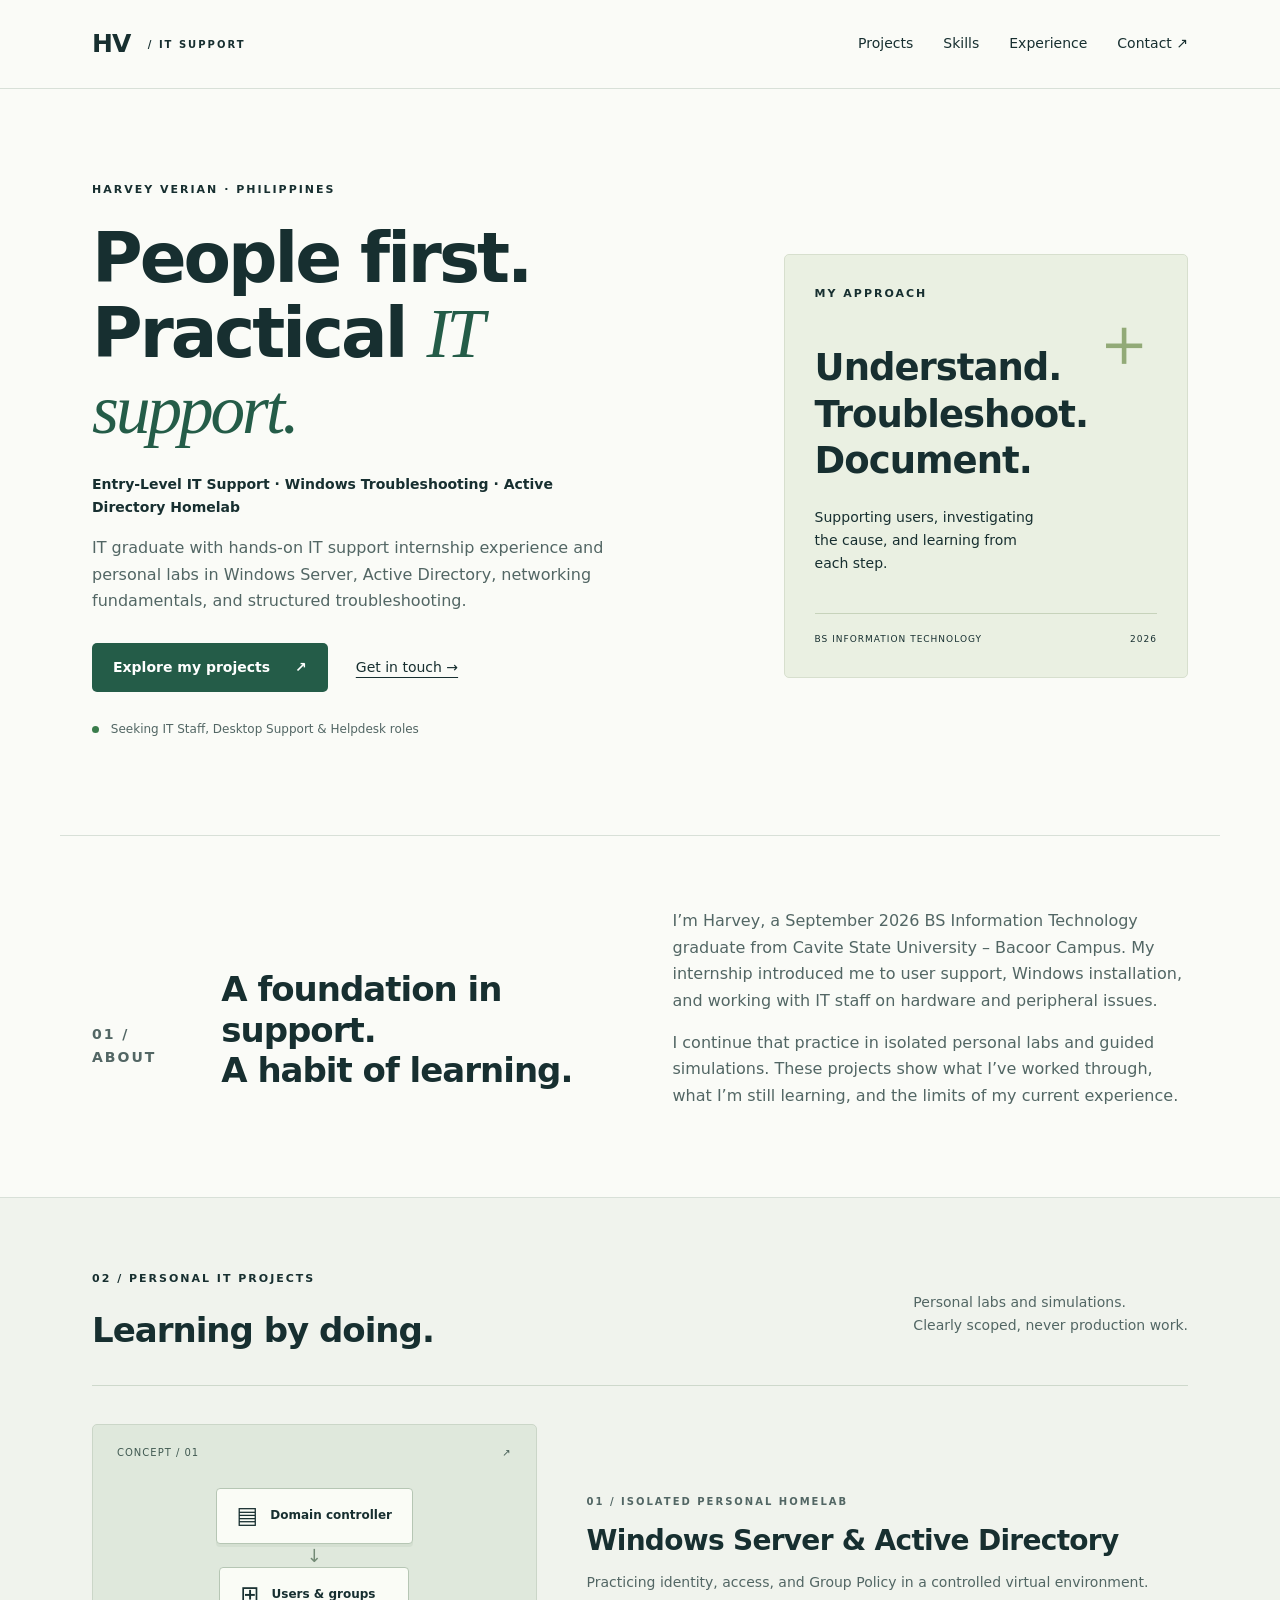
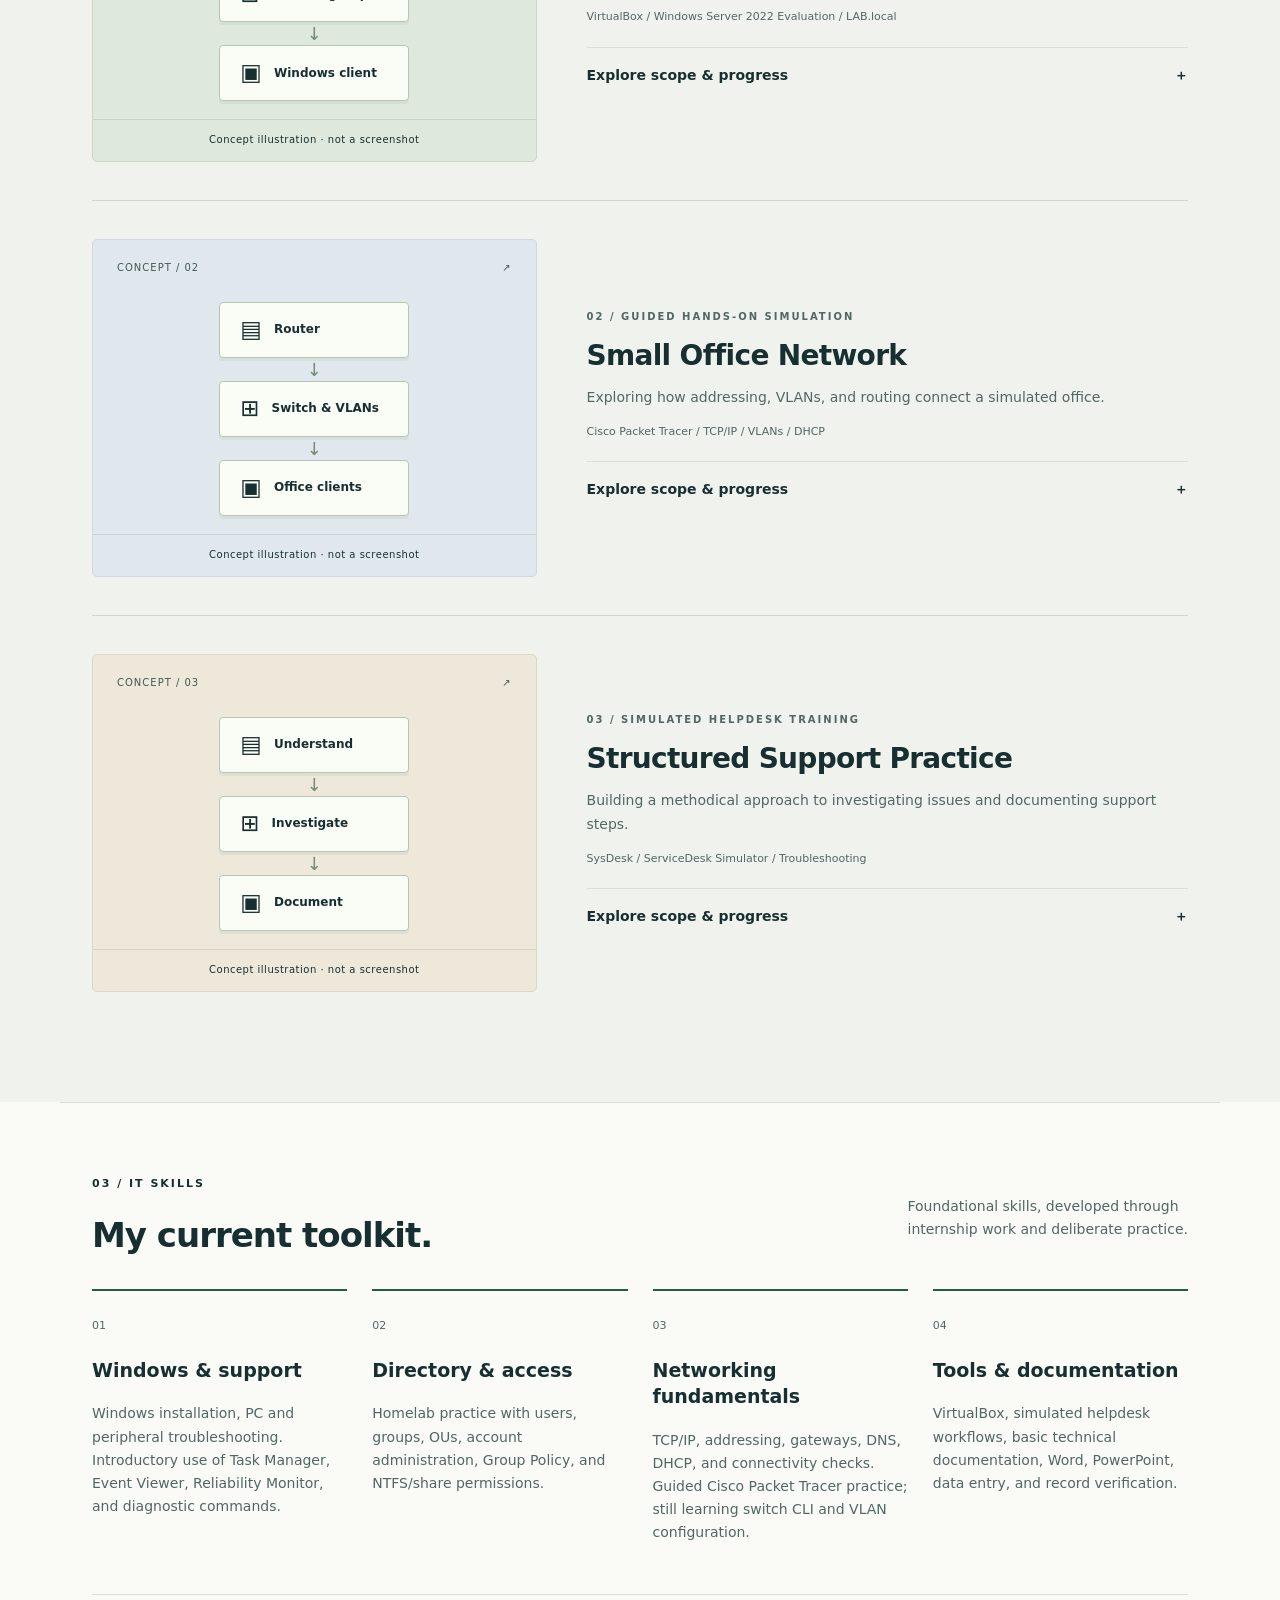
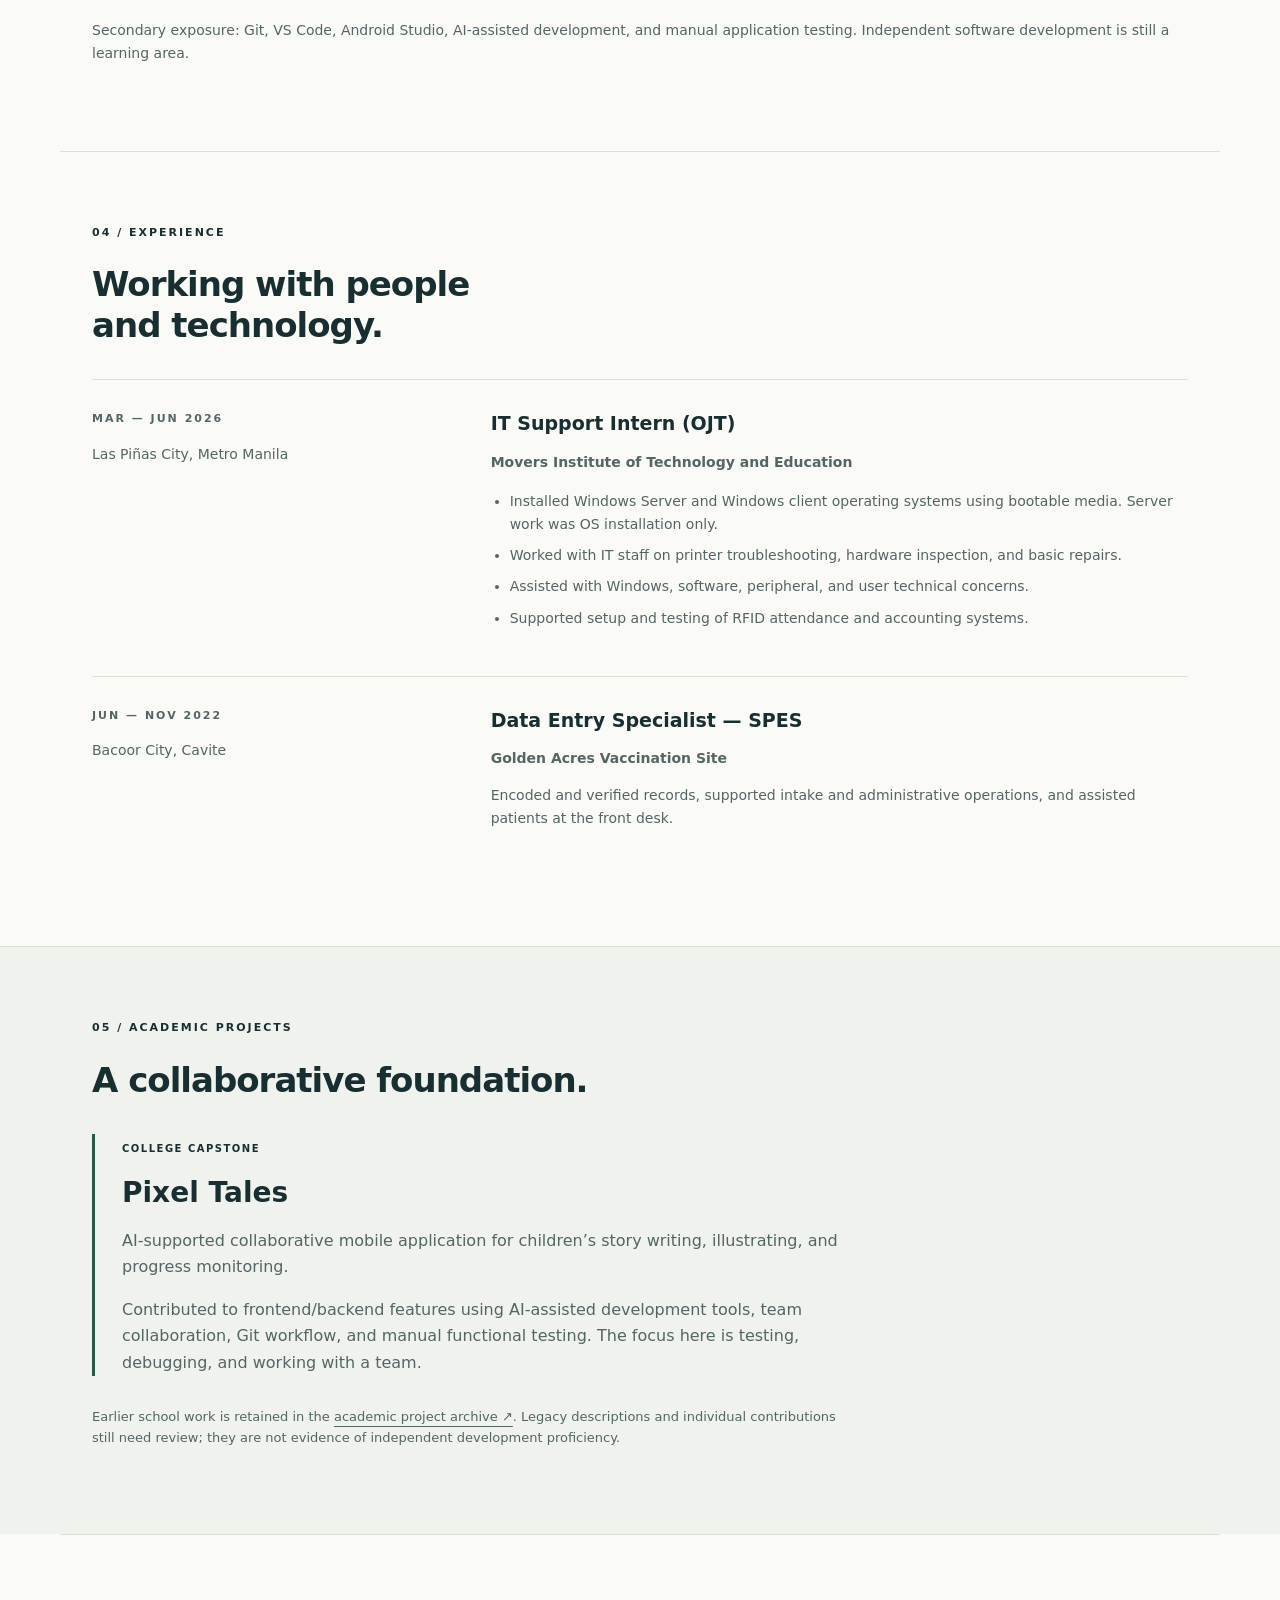
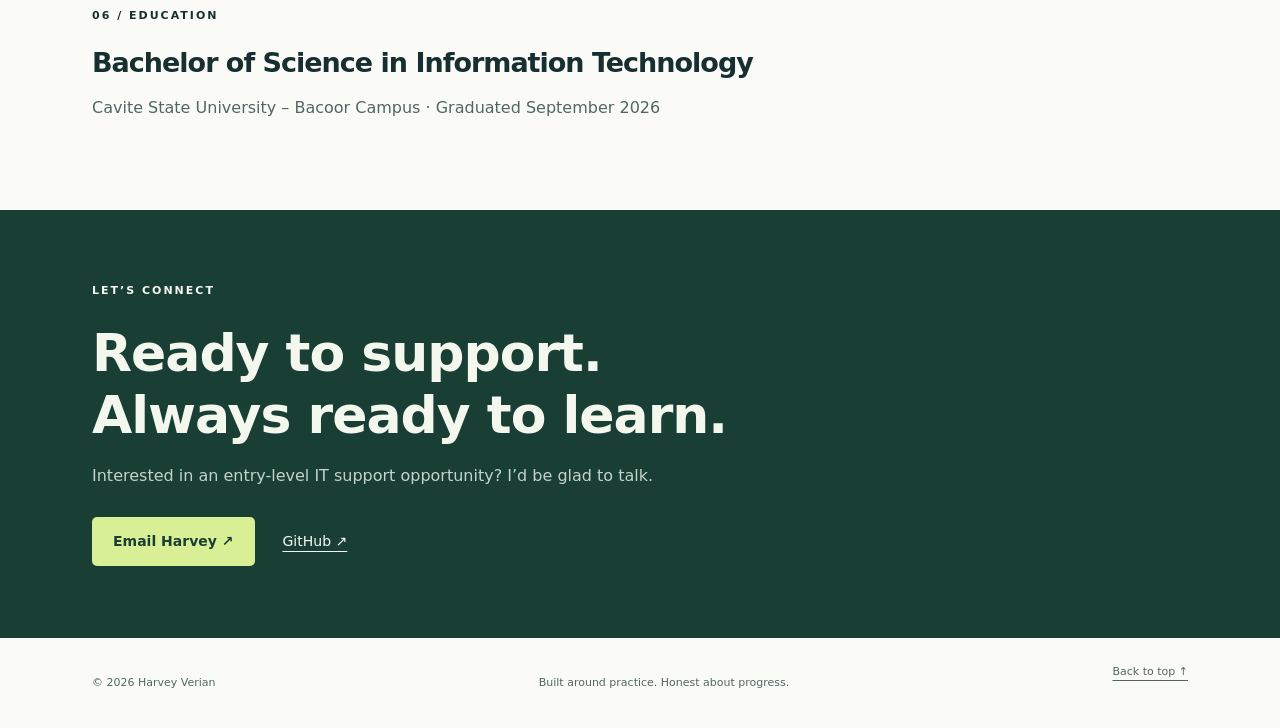
==== index.html @ 1474bfea "Revamp portfolio for entry-level IT support" ====
<!doctype html>
<html lang="en"><head><meta charset="utf-8"><meta name="viewport" content="width=device-width, initial-scale=1"><meta name="description" content="Harvey Verian — entry-level IT support, Windows troubleshooting, and personal Active Directory labs."><title>Harvey Verian | IT Support Portfolio</title><link rel="stylesheet" href="portfolio.css"><script src="portfolio.js" defer></script></head>
<body><a class="skip" href="#main">Skip to content</a><header><nav class="wrap" aria-label="Main navigation"><a class="brand" href="#home">HV<span> / IT SUPPORT</span></a><div class="nav-links"><a href="#projects">Projects</a><a href="#skills">Skills</a><a href="#experience">Experience</a><a href="#contact">Contact ↗</a></div></nav></header>
<main id="main"><section class="hero wrap" id="home"><div><p class="eyebrow">HARVEY VERIAN · PHILIPPINES</p><h1>People first.<br>Practical <em>IT support.</em></h1><p class="headline">Entry-Level IT Support · Windows Troubleshooting · Active Directory Homelab</p><p class="intro">IT graduate with hands-on IT support internship experience and personal labs in Windows Server, Active Directory, networking fundamentals, and structured troubleshooting.</p><div class="actions"><a class="button" href="#projects">Explore my projects <span>↗</span></a><a class="text-link" href="#contact">Get in touch →</a></div><p class="availability"><span></span> Seeking IT Staff, Desktop Support & Helpdesk roles</p></div><aside class="hero-note"><p class="eyebrow">MY APPROACH</p><div class="approach-mark" aria-hidden="true">＋</div><h2>Understand.<br>Troubleshoot.<br>Document.</h2><p>Supporting users, investigating the cause, and learning from each step.</p><div class="note-footer">BS INFORMATION TECHNOLOGY <span>2026</span></div></aside></section>
<section class="section wrap" id="about"><div class="section-heading"><p class="eyebrow">01 / ABOUT</p><h2>A foundation in support.<br>A habit of learning.</h2></div><div class="about-copy"><p>I’m Harvey, a September 2026 BS Information Technology graduate from Cavite State University – Bacoor Campus. My internship introduced me to user support, Windows installation, and working with IT staff on hardware and peripheral issues.</p><p>I continue that practice in isolated personal labs and guided simulations. These projects show what I’ve worked through, what I’m still learning, and the limits of my current experience.</p></div></section>
<section class="section tinted" id="projects"><div class="wrap"><div class="section-heading"><div><p class="eyebrow">02 / PERSONAL IT PROJECTS</p><h2>Learning by doing.</h2></div><p>Personal labs and simulations.<br>Clearly scoped, never production work.</p></div><div id="project-list"></div><noscript><p>JavaScript displays the project write-ups. These cover an isolated Active Directory homelab, a guided Packet Tracer network simulation, and simulated helpdesk training. No screenshots are required.</p></noscript></div></section>
<section class="section wrap" id="skills"><div class="section-heading"><div><p class="eyebrow">03 / IT SKILLS</p><h2>My current toolkit.</h2></div><p>Foundational skills, developed through<br>internship work and deliberate practice.</p></div><div class="skill-grid"><article><span class="skill-number">01</span><h3>Windows & support</h3><p>Windows installation, PC and peripheral troubleshooting. Introductory use of Task Manager, Event Viewer, Reliability Monitor, and diagnostic commands.</p></article><article><span class="skill-number">02</span><h3>Directory & access</h3><p>Homelab practice with users, groups, OUs, account administration, Group Policy, and NTFS/share permissions.</p></article><article><span class="skill-number">03</span><h3>Networking fundamentals</h3><p>TCP/IP, addressing, gateways, DNS, DHCP, and connectivity checks. Guided Cisco Packet Tracer practice; still learning switch CLI and VLAN configuration.</p></article><article><span class="skill-number">04</span><h3>Tools & documentation</h3><p>VirtualBox, simulated helpdesk workflows, basic technical documentation, Word, PowerPoint, data entry, and record verification.</p></article></div><p class="secondary">Secondary exposure: Git, VS Code, Android Studio, AI-assisted development, and manual application testing. Independent software development is still a learning area.</p></section>
<section class="section wrap" id="experience"><div class="section-heading"><div><p class="eyebrow">04 / EXPERIENCE</p><h2>Working with people<br>and technology.</h2></div></div><article class="experience"><div><p class="eyebrow">MAR — JUN 2026</p><p>Las Piñas City, Metro Manila</p></div><div><h3>IT Support Intern (OJT)</h3><p class="organization">Movers Institute of Technology and Education</p><ul><li>Installed Windows Server and Windows client operating systems using bootable media. Server work was OS installation only.</li><li>Worked with IT staff on printer troubleshooting, hardware inspection, and basic repairs.</li><li>Assisted with Windows, software, peripheral, and user technical concerns.</li><li>Supported setup and testing of RFID attendance and accounting systems.</li></ul></div></article><article class="experience"><div><p class="eyebrow">JUN — NOV 2022</p><p>Bacoor City, Cavite</p></div><div><h3>Data Entry Specialist — SPES</h3><p class="organization">Golden Acres Vaccination Site</p><p>Encoded and verified records, supported intake and administrative operations, and assisted patients at the front desk.</p></div></article></section>
<section class="section tinted" id="academic"><div class="wrap"><div class="section-heading"><div><p class="eyebrow">05 / ACADEMIC PROJECTS</p><h2>A collaborative foundation.</h2></div></div><article class="academic"><span class="tag">COLLEGE CAPSTONE</span><h3>Pixel Tales</h3><p>AI-supported collaborative mobile application for children’s story writing, illustrating, and progress monitoring.</p><p>Contributed to frontend/backend features using AI-assisted development tools, team collaboration, Git workflow, and manual functional testing. The focus here is testing, debugging, and working with a team.</p></article><p class="archive-note">Earlier school work is retained in the <a href="projects-gallery.html">academic project archive ↗</a>. Legacy descriptions and individual contributions still need review; they are not evidence of independent development proficiency.</p></div></section>
<section class="section wrap education"><p class="eyebrow">06 / EDUCATION</p><h2>Bachelor of Science in Information Technology</h2><p>Cavite State University – Bacoor Campus · Graduated September 2026</p></section>
<section class="contact" id="contact"><div class="wrap"><p class="eyebrow">LET’S CONNECT</p><h2>Ready to support.<br>Always ready to learn.</h2><p>Interested in an entry-level IT support opportunity? I’d be glad to talk.</p><div class="actions"><a class="button" href="mailto:harvzz454@gmail.com">Email Harvey ↗</a><a class="text-link" href="https://github.com/VRhz07">GitHub ↗</a></div></div></section></main><footer class="wrap"><p>© 2026 Harvey Verian</p><p>Built around practice. Honest about progress.</p><a href="#home">Back to top ↑</a></footer></body></html>
---- portfolio.css ----
:root{--ink:#172f30;--muted:#526664;--paper:#fafbf7;--line:#d8e0d8;--green:#245c48;--lime:#d9ef96}*{box-sizing:border-box}html{scroll-behavior:smooth;scroll-padding-top:90px}body{margin:0;background:var(--paper);color:var(--ink);font:16px/1.65 system-ui,-apple-system,BlinkMacSystemFont,"Segoe UI",sans-serif}a{color:inherit;text-underline-offset:5px}a:hover{color:var(--green)}:focus-visible{outline:3px solid #ad6917;outline-offset:5px}.wrap{max-width:1160px;margin:auto;padding-inline:32px}header{border-bottom:1px solid var(--line);background:var(--paper)}nav{min-height:88px;display:flex;align-items:center;justify-content:space-between;gap:24px}.brand{font-size:25px;font-weight:800;text-decoration:none;letter-spacing:-1px}.brand span{font-size:10px;letter-spacing:2px;margin-left:12px;vertical-align:middle}.nav-links{display:flex;gap:30px;font-size:14px}.nav-links a{text-decoration:none}.hero{display:grid;grid-template-columns:1.5fr 1fr;gap:85px;padding-block:92px 84px}.eyebrow{font-size:11px;letter-spacing:2px;font-weight:700;text-transform:uppercase;margin:0 0 22px}h1{font-size:clamp(42px,5.4vw,70px);line-height:1.09;font-weight:600;letter-spacing:-3px;margin:0 0 26px}h1 em{font-family:Georgia,serif;font-weight:400;color:var(--green)}.headline{font-size:14px;font-weight:650;max-width:500px}.intro{color:var(--muted);max-width:550px}.actions{display:flex;align-items:center;gap:28px;flex-wrap:wrap;margin-top:28px}.button{display:inline-flex;gap:25px;background:var(--green);color:white;text-decoration:none;padding:13px 21px;border-radius:5px;font-size:14px;font-weight:600}.button:hover{background:#163f30;color:white}.text-link{font-size:14px}.availability{font-size:12px;color:var(--muted);margin-top:28px}.availability span{display:inline-block;background:#397c4b;width:7px;height:7px;border-radius:50%;margin-right:8px}.hero-note{align-self:center;background:#eaf0e2;border:1px solid #d7dfce;border-radius:5px;padding:30px;position:relative}.hero-note h2{font-size:37px;line-height:1.25;letter-spacing:-1px;margin:42px 0 22px}.hero-note>p:not(.eyebrow){font-size:14px;max-width:240px}.approach-mark{position:absolute;right:28px;top:52px;font-size:70px;line-height:1;color:#92aa77;font-weight:200}.note-footer{font-size:9px;letter-spacing:1px;border-top:1px solid #c7d3bb;margin-top:38px;padding-top:18px;display:flex;justify-content:space-between}.section{padding-block:72px;border-top:1px solid var(--line)}.section-heading{display:flex;justify-content:space-between;gap:35px;align-items:end;margin-bottom:34px}.section-heading h2,h2{font-size:34px;line-height:1.2;letter-spacing:-1px;font-weight:550;margin:0}.section-heading>p{font-size:14px;color:var(--muted)}#about{display:grid;grid-template-columns:1fr 1fr;gap:65px}.about-copy p{margin:0 0 16px;color:var(--muted)}.tinted{background:#f0f3ed}.project{display:grid;grid-template-columns:0.85fr 1.15fr;gap:50px;padding-block:38px;border-top:1px solid #ced8cc}.project-visual{margin:0;min-height:310px;border-radius:5px;background:#dfe8dc;border:1px solid #cbd6c8;display:flex;flex-direction:column;overflow:hidden}.network{background:#e1e8ed;border-color:#cfd9df}.helpdesk{background:#eee8da;border-color:#dfd6c6}.visual-top{display:flex;justify-content:space-between;font-size:10px;letter-spacing:1px;margin:20px 24px;color:#405951}.diagram{display:flex;flex-direction:column;align-items:center;justify-content:center;flex:1;padding:6px 20px 18px}.diagram-node{display:flex;align-items:center;gap:12px;background:#fafcf6;border:1px solid #b6c6b4;box-shadow:0 3px 0 #bccdba55;border-radius:4px;padding:8px 20px;min-width:190px;font-size:12px;font-weight:600}.node-icon{font-size:23px;font-weight:400}.connector{font-size:18px;line-height:23px;color:#738a75}figcaption{padding:12px 20px;font-size:10px;letter-spacing:.5px;border-top:1px solid #82967d40;text-align:center}.project-visual img{display:block;width:100%;height:auto;max-height:420px;object-fit:contain;flex-shrink:0}.project-copy{align-self:center;min-width:0}.project-copy .eyebrow{font-size:10px;margin-bottom:13px}.project-copy h3{font-size:28px;line-height:1.2;letter-spacing:-.7px;margin:0 0 14px}.project-copy p{color:var(--muted);font-size:14px}.project-copy .tools{font-size:11px;border-bottom:1px solid var(--line);padding-bottom:20px}.project-copy details{font-size:14px}.project-copy summary{cursor:pointer;display:flex;align-items:center;justify-content:space-between;font-weight:650;padding:5px 0}.project-copy summary::marker{content:''}.project-copy details[open] summary span{transform:rotate(45deg)}h4{margin:22px 0 8px;font-size:12px;color:var(--green)}ul{padding-left:19px;color:var(--muted)}li{margin:8px 0}.evidence-note{border-left:3px solid #839f77;padding-left:12px}.skill-grid{display:grid;grid-template-columns:repeat(4,1fr);gap:25px}.skill-grid article{border-top:2px solid var(--green);padding-top:20px}.skill-number{font-size:11px;color:var(--muted)}h3{font-size:19px;line-height:1.4}.skill-grid p,.secondary{font-size:14px;color:var(--muted)}.secondary{margin-top:35px;border-top:1px solid var(--line);padding-top:24px}.experience{display:grid;grid-template-columns:1fr 2fr;gap:50px;border-top:1px solid var(--line);padding-block:30px}.experience h3{margin:0}.experience p,.experience li{font-size:14px;color:var(--muted)}.experience .eyebrow{font-size:11px;margin-bottom:0}.organization{font-weight:600}.academic{max-width:760px;border-left:3px solid var(--green);padding:0 0 0 27px}.academic h3{font-size:28px;margin:12px 0}.academic p{color:var(--muted)}.tag{font-size:10px;letter-spacing:1.5px;font-weight:650}.archive-note{font-size:13px;max-width:760px;margin-top:30px;color:var(--muted)}.education h2{font-size:27px}.education p:last-child{color:var(--muted)}.contact{background:#193f34;color:#f4f7ee;padding-block:72px}.contact h2{font-size:clamp(35px,5vw,52px)}.contact p:not(.eyebrow){color:#c4d3c9}.contact .button{background:var(--lime);color:#193f34}.contact a:hover{color:#d9ef96}.contact .button:hover{background:white;color:#193f34}footer{display:flex;justify-content:space-between;gap:20px;padding-block:25px;font-size:11px;color:var(--muted)}.skip{position:absolute;left:20px;top:-100px;background:white;padding:12px;z-index:10}.skip:focus{top:10px}@media(max-width:850px){.hero{gap:30px}.hero-note{padding:24px}.hero-note h2{font-size:30px}.skill-grid{grid-template-columns:1fr 1fr}.project{gap:28px}#about{gap:30px}.brand span{display:none}}@media(max-width:600px){.wrap{padding-inline:22px}nav{min-height:76px;gap:15px}.nav-links{gap:13px;font-size:11px}.brand{font-size:22px}.hero{grid-template-columns:1fr;padding-block:52px;gap:32px}h1{letter-spacing:-2px}.hero-note h2{margin-top:25px}.hero-note{max-width:100%}.section{padding-block:48px}.section-heading{display:block}.section-heading h2,h2{font-size:29px}#about,.project,.experience{grid-template-columns:1fr;gap:20px}.project{padding-block:30px}.project-visual{min-height:300px}.project-copy h3{font-size:25px}.skill-grid{gap:20px}.skill-grid h3{font-size:17px}.skill-grid p{font-size:13px}footer{flex-wrap:wrap}footer p{margin:0}.contact{padding-block:50px}}@media(prefers-reduced-motion:reduce){html{scroll-behavior:auto}}
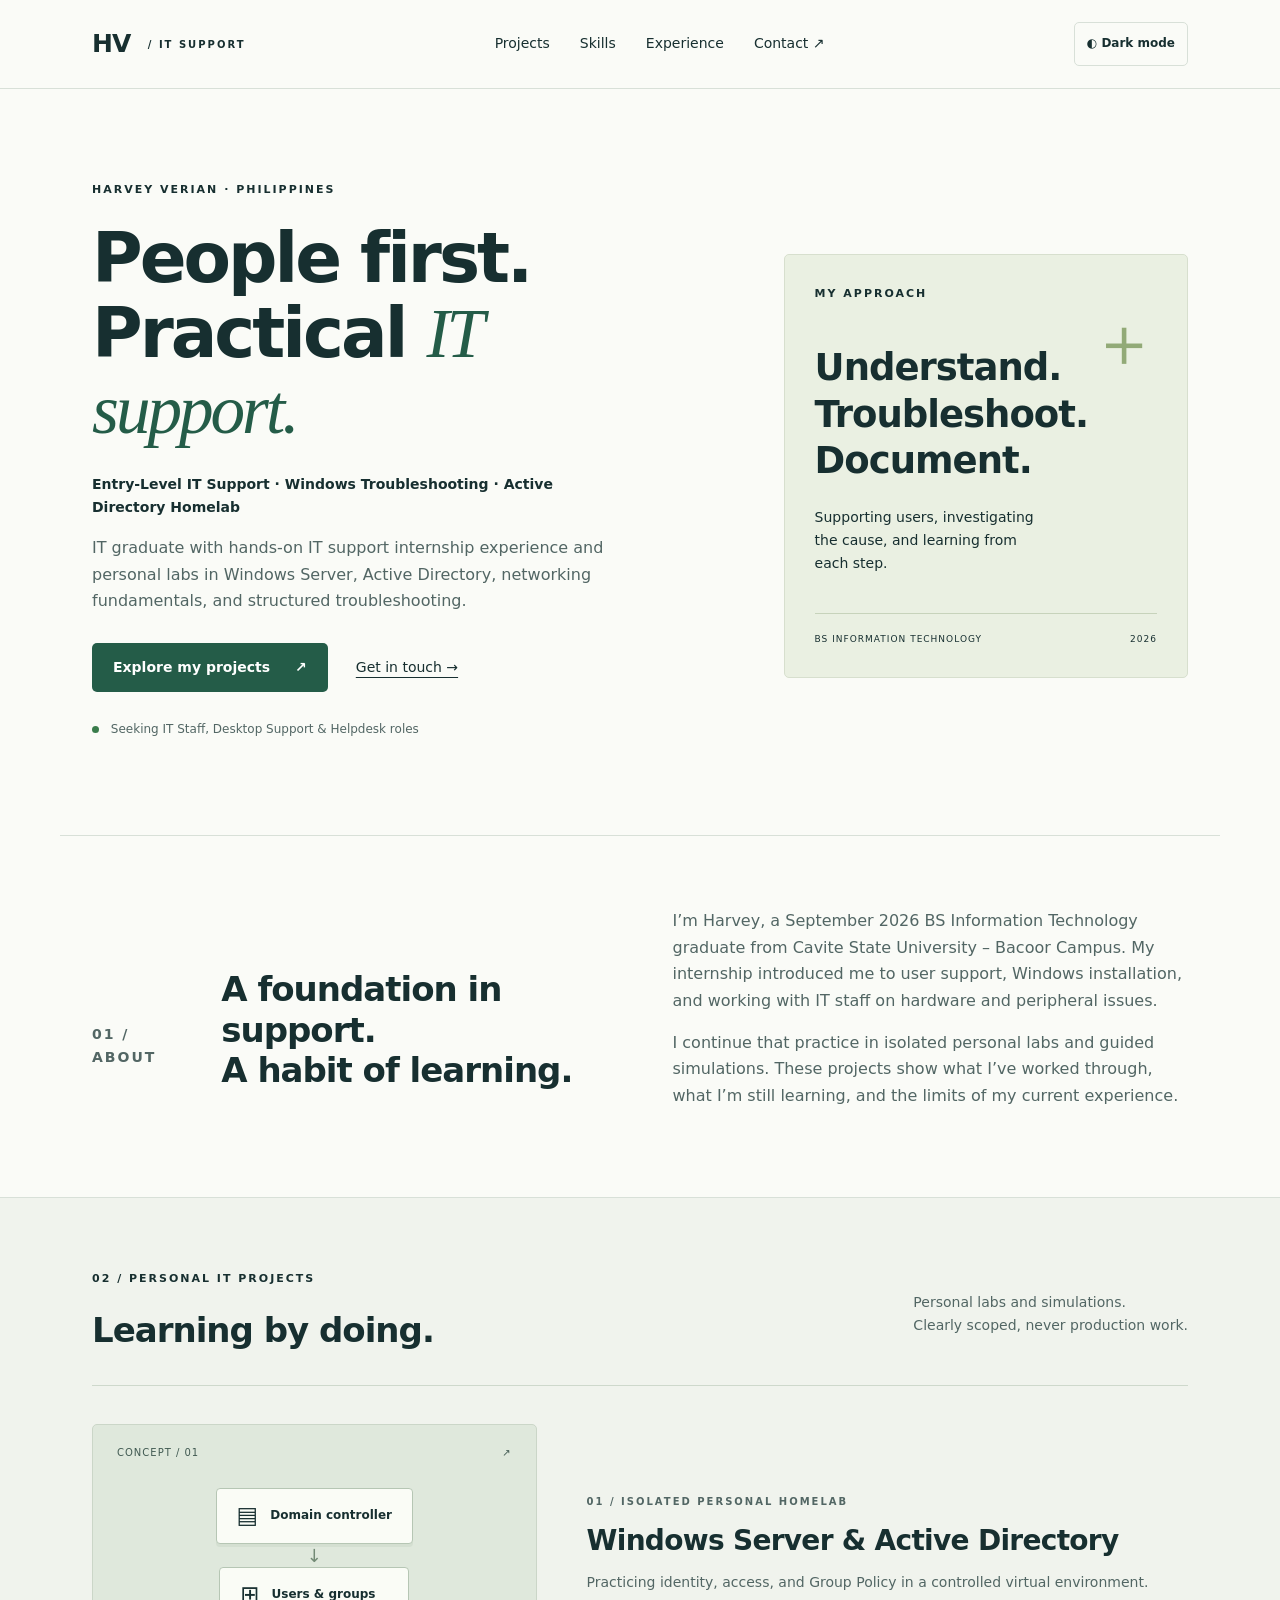
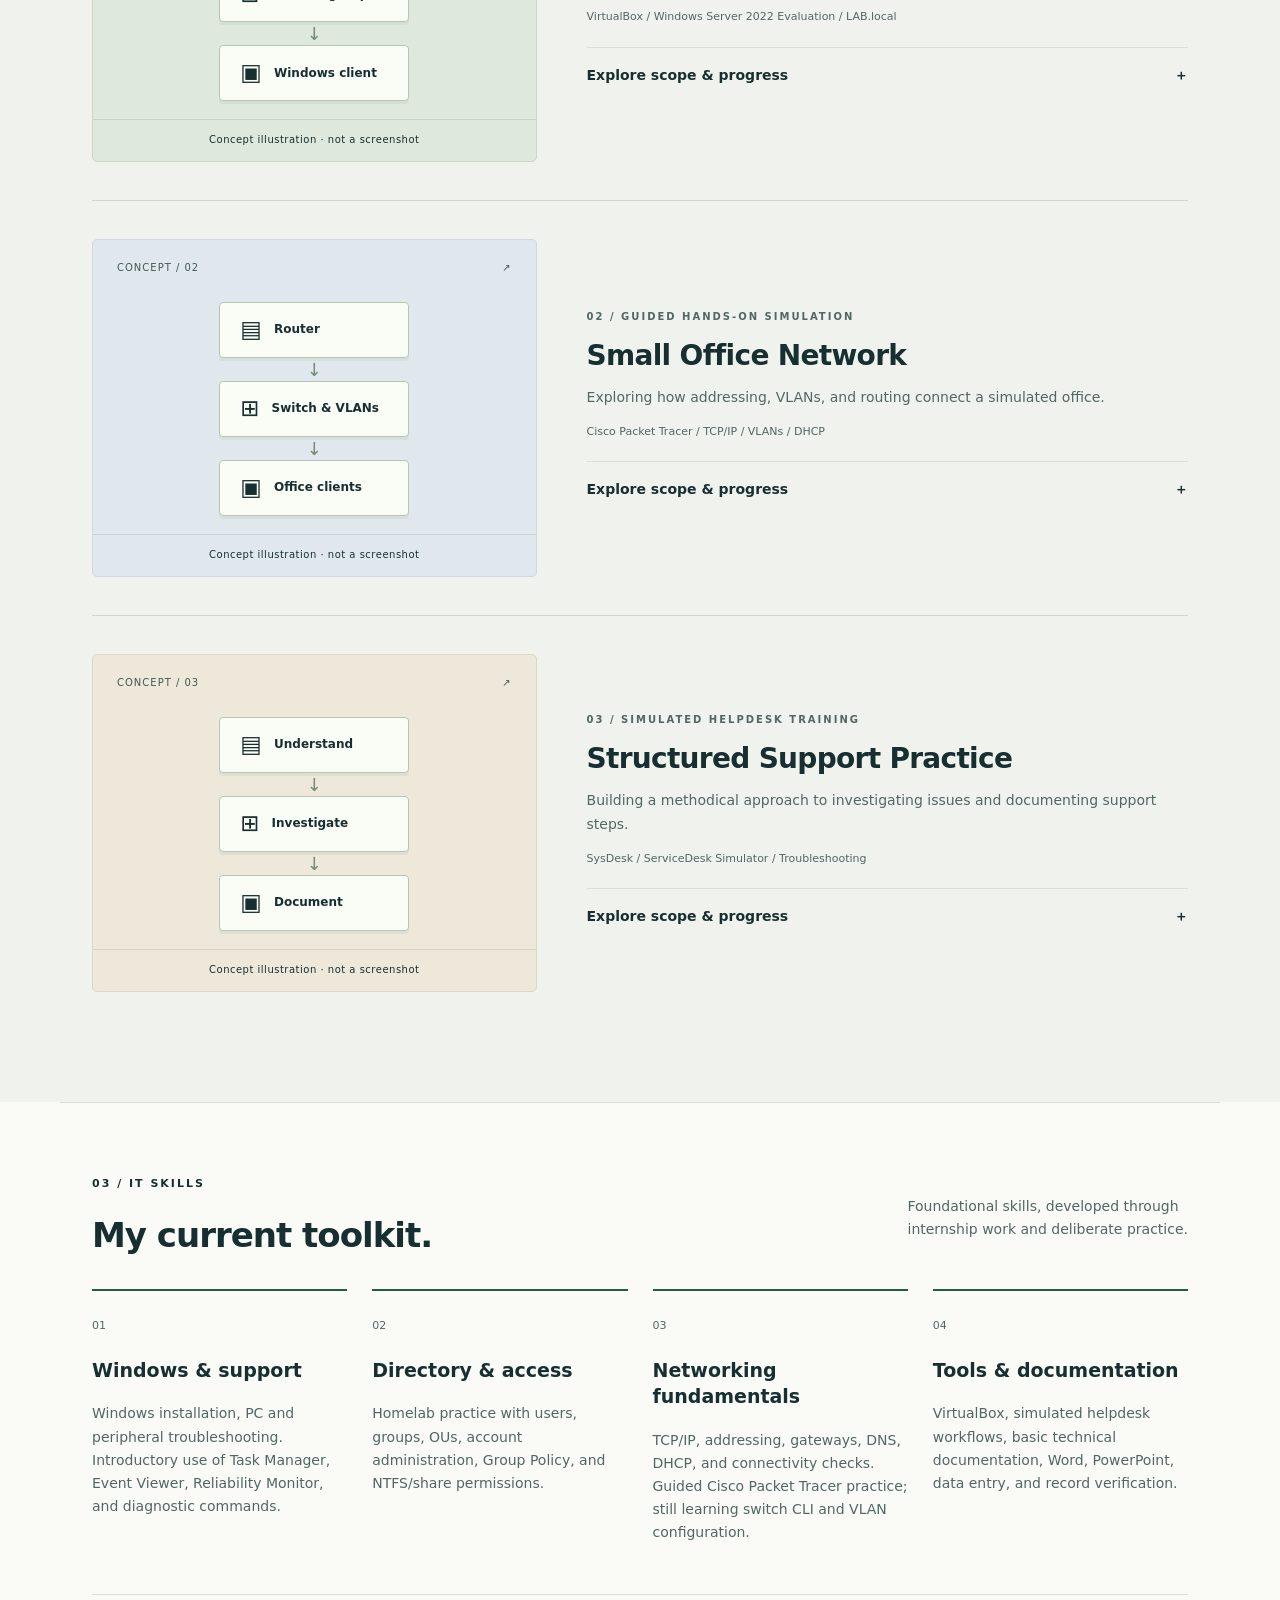
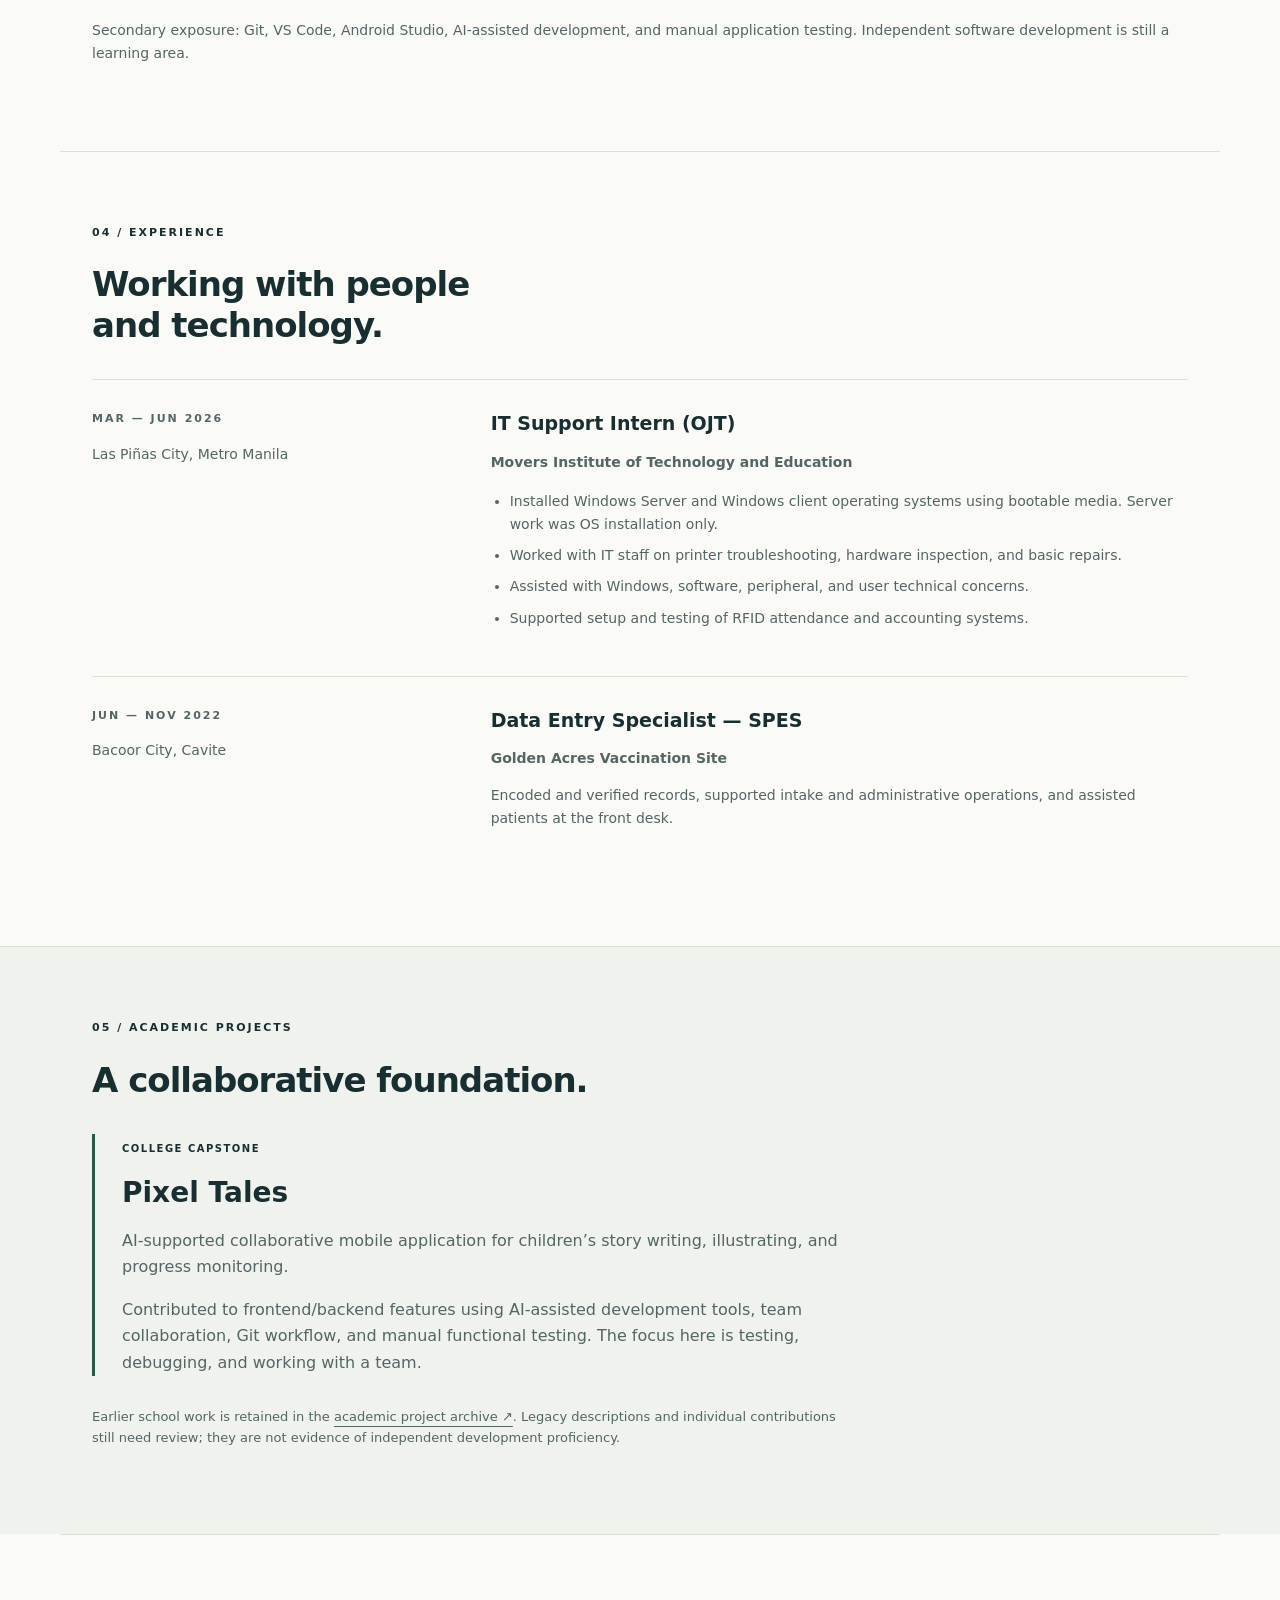
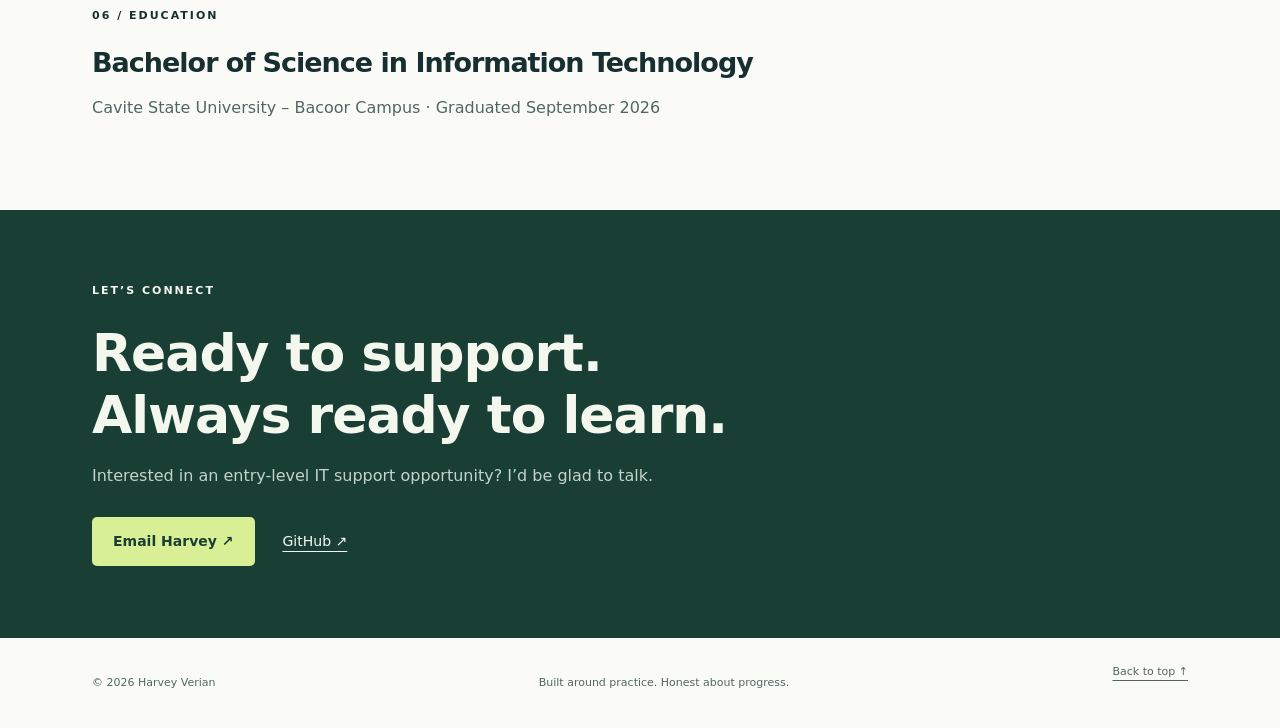
==== commit bc821b7c: "Add persistent accessible dark mode toggle" ====
--- a/index.html
+++ b/index.html
@@ -1,6 +1,9 @@
 <!doctype html>
-<html lang="en"><head><meta charset="utf-8"><meta name="viewport" content="width=device-width, initial-scale=1"><meta name="description" content="Harvey Verian — entry-level IT support, Windows troubleshooting, and personal Active Directory labs."><title>Harvey Verian | IT Support Portfolio</title><link rel="stylesheet" href="portfolio.css"><script src="portfolio.js" defer></script></head>
-<body><a class="skip" href="#main">Skip to content</a><header><nav class="wrap" aria-label="Main navigation"><a class="brand" href="#home">HV<span> / IT SUPPORT</span></a><div class="nav-links"><a href="#projects">Projects</a><a href="#skills">Skills</a><a href="#experience">Experience</a><a href="#contact">Contact ↗</a></div></nav></header>
+<html lang="en"><head><meta charset="utf-8"><meta name="viewport" content="width=device-width, initial-scale=1"><meta name="description" content="Harvey Verian — entry-level IT support, Windows troubleshooting, and personal Active Directory labs."><title>Harvey Verian | IT Support Portfolio</title><script>
+// Apply the saved theme before paint; fall back to the device preference.
+try { const saved = localStorage.getItem('portfolio-theme'); document.documentElement.dataset.theme = saved === 'dark' || saved === 'light' ? saved : (matchMedia('(prefers-color-scheme: dark)').matches ? 'dark' : 'light'); } catch { document.documentElement.dataset.theme = matchMedia('(prefers-color-scheme: dark)').matches ? 'dark' : 'light'; }
+</script><link rel="stylesheet" href="portfolio.css"><script src="portfolio.js" defer></script></head>
+<body><a class="skip" href="#main">Skip to content</a><header><nav class="wrap" aria-label="Main navigation"><a class="brand" href="#home">HV<span> / IT SUPPORT</span></a><div class="nav-links"><a href="#projects">Projects</a><a href="#skills">Skills</a><a href="#experience">Experience</a><a href="#contact">Contact ↗</a></div><button class="theme-toggle" type="button" aria-label="Dark mode" aria-pressed="false" hidden><span aria-hidden="true">◐</span> <span>Dark mode</span></button></nav></header>
 <main id="main"><section class="hero wrap" id="home"><div><p class="eyebrow">HARVEY VERIAN · PHILIPPINES</p><h1>People first.<br>Practical <em>IT support.</em></h1><p class="headline">Entry-Level IT Support · Windows Troubleshooting · Active Directory Homelab</p><p class="intro">IT graduate with hands-on IT support internship experience and personal labs in Windows Server, Active Directory, networking fundamentals, and structured troubleshooting.</p><div class="actions"><a class="button" href="#projects">Explore my projects <span>↗</span></a><a class="text-link" href="#contact">Get in touch →</a></div><p class="availability"><span></span> Seeking IT Staff, Desktop Support & Helpdesk roles</p></div><aside class="hero-note"><p class="eyebrow">MY APPROACH</p><div class="approach-mark" aria-hidden="true">＋</div><h2>Understand.<br>Troubleshoot.<br>Document.</h2><p>Supporting users, investigating the cause, and learning from each step.</p><div class="note-footer">BS INFORMATION TECHNOLOGY <span>2026</span></div></aside></section>
 <section class="section wrap" id="about"><div class="section-heading"><p class="eyebrow">01 / ABOUT</p><h2>A foundation in support.<br>A habit of learning.</h2></div><div class="about-copy"><p>I’m Harvey, a September 2026 BS Information Technology graduate from Cavite State University – Bacoor Campus. My internship introduced me to user support, Windows installation, and working with IT staff on hardware and peripheral issues.</p><p>I continue that practice in isolated personal labs and guided simulations. These projects show what I’ve worked through, what I’m still learning, and the limits of my current experience.</p></div></section>
 <section class="section tinted" id="projects"><div class="wrap"><div class="section-heading"><div><p class="eyebrow">02 / PERSONAL IT PROJECTS</p><h2>Learning by doing.</h2></div><p>Personal labs and simulations.<br>Clearly scoped, never production work.</p></div><div id="project-list"></div><noscript><p>JavaScript displays the project write-ups. These cover an isolated Active Directory homelab, a guided Packet Tracer network simulation, and simulated helpdesk training. No screenshots are required.</p></noscript></div></section>
--- a/portfolio.css
+++ b/portfolio.css
@@ -1 +1,26 @@
 :root{--ink:#172f30;--muted:#526664;--paper:#fafbf7;--line:#d8e0d8;--green:#245c48;--lime:#d9ef96}*{box-sizing:border-box}html{scroll-behavior:smooth;scroll-padding-top:90px}body{margin:0;background:var(--paper);color:var(--ink);font:16px/1.65 system-ui,-apple-system,BlinkMacSystemFont,"Segoe UI",sans-serif}a{color:inherit;text-underline-offset:5px}a:hover{color:var(--green)}:focus-visible{outline:3px solid #ad6917;outline-offset:5px}.wrap{max-width:1160px;margin:auto;padding-inline:32px}header{border-bottom:1px solid var(--line);background:var(--paper)}nav{min-height:88px;display:flex;align-items:center;justify-content:space-between;gap:24px}.brand{font-size:25px;font-weight:800;text-decoration:none;letter-spacing:-1px}.brand span{font-size:10px;letter-spacing:2px;margin-left:12px;vertical-align:middle}.nav-links{display:flex;gap:30px;font-size:14px}.nav-links a{text-decoration:none}.hero{display:grid;grid-template-columns:1.5fr 1fr;gap:85px;padding-block:92px 84px}.eyebrow{font-size:11px;letter-spacing:2px;font-weight:700;text-transform:uppercase;margin:0 0 22px}h1{font-size:clamp(42px,5.4vw,70px);line-height:1.09;font-weight:600;letter-spacing:-3px;margin:0 0 26px}h1 em{font-family:Georgia,serif;font-weight:400;color:var(--green)}.headline{font-size:14px;font-weight:650;max-width:500px}.intro{color:var(--muted);max-width:550px}.actions{display:flex;align-items:center;gap:28px;flex-wrap:wrap;margin-top:28px}.button{display:inline-flex;gap:25px;background:var(--green);color:white;text-decoration:none;padding:13px 21px;border-radius:5px;font-size:14px;font-weight:600}.button:hover{background:#163f30;color:white}.text-link{font-size:14px}.availability{font-size:12px;color:var(--muted);margin-top:28px}.availability span{display:inline-block;background:#397c4b;width:7px;height:7px;border-radius:50%;margin-right:8px}.hero-note{align-self:center;background:#eaf0e2;border:1px solid #d7dfce;border-radius:5px;padding:30px;position:relative}.hero-note h2{font-size:37px;line-height:1.25;letter-spacing:-1px;margin:42px 0 22px}.hero-note>p:not(.eyebrow){font-size:14px;max-width:240px}.approach-mark{position:absolute;right:28px;top:52px;font-size:70px;line-height:1;color:#92aa77;font-weight:200}.note-footer{font-size:9px;letter-spacing:1px;border-top:1px solid #c7d3bb;margin-top:38px;padding-top:18px;display:flex;justify-content:space-between}.section{padding-block:72px;border-top:1px solid var(--line)}.section-heading{display:flex;justify-content:space-between;gap:35px;align-items:end;margin-bottom:34px}.section-heading h2,h2{font-size:34px;line-height:1.2;letter-spacing:-1px;font-weight:550;margin:0}.section-heading>p{font-size:14px;color:var(--muted)}#about{display:grid;grid-template-columns:1fr 1fr;gap:65px}.about-copy p{margin:0 0 16px;color:var(--muted)}.tinted{background:#f0f3ed}.project{display:grid;grid-template-columns:0.85fr 1.15fr;gap:50px;padding-block:38px;border-top:1px solid #ced8cc}.project-visual{margin:0;min-height:310px;border-radius:5px;background:#dfe8dc;border:1px solid #cbd6c8;display:flex;flex-direction:column;overflow:hidden}.network{background:#e1e8ed;border-color:#cfd9df}.helpdesk{background:#eee8da;border-color:#dfd6c6}.visual-top{display:flex;justify-content:space-between;font-size:10px;letter-spacing:1px;margin:20px 24px;color:#405951}.diagram{display:flex;flex-direction:column;align-items:center;justify-content:center;flex:1;padding:6px 20px 18px}.diagram-node{display:flex;align-items:center;gap:12px;background:#fafcf6;border:1px solid #b6c6b4;box-shadow:0 3px 0 #bccdba55;border-radius:4px;padding:8px 20px;min-width:190px;font-size:12px;font-weight:600}.node-icon{font-size:23px;font-weight:400}.connector{font-size:18px;line-height:23px;color:#738a75}figcaption{padding:12px 20px;font-size:10px;letter-spacing:.5px;border-top:1px solid #82967d40;text-align:center}.project-visual img{display:block;width:100%;height:auto;max-height:420px;object-fit:contain;flex-shrink:0}.project-copy{align-self:center;min-width:0}.project-copy .eyebrow{font-size:10px;margin-bottom:13px}.project-copy h3{font-size:28px;line-height:1.2;letter-spacing:-.7px;margin:0 0 14px}.project-copy p{color:var(--muted);font-size:14px}.project-copy .tools{font-size:11px;border-bottom:1px solid var(--line);padding-bottom:20px}.project-copy details{font-size:14px}.project-copy summary{cursor:pointer;display:flex;align-items:center;justify-content:space-between;font-weight:650;padding:5px 0}.project-copy summary::marker{content:''}.project-copy details[open] summary span{transform:rotate(45deg)}h4{margin:22px 0 8px;font-size:12px;color:var(--green)}ul{padding-left:19px;color:var(--muted)}li{margin:8px 0}.evidence-note{border-left:3px solid #839f77;padding-left:12px}.skill-grid{display:grid;grid-template-columns:repeat(4,1fr);gap:25px}.skill-grid article{border-top:2px solid var(--green);padding-top:20px}.skill-number{font-size:11px;color:var(--muted)}h3{font-size:19px;line-height:1.4}.skill-grid p,.secondary{font-size:14px;color:var(--muted)}.secondary{margin-top:35px;border-top:1px solid var(--line);padding-top:24px}.experience{display:grid;grid-template-columns:1fr 2fr;gap:50px;border-top:1px solid var(--line);padding-block:30px}.experience h3{margin:0}.experience p,.experience li{font-size:14px;color:var(--muted)}.experience .eyebrow{font-size:11px;margin-bottom:0}.organization{font-weight:600}.academic{max-width:760px;border-left:3px solid var(--green);padding:0 0 0 27px}.academic h3{font-size:28px;margin:12px 0}.academic p{color:var(--muted)}.tag{font-size:10px;letter-spacing:1.5px;font-weight:650}.archive-note{font-size:13px;max-width:760px;margin-top:30px;color:var(--muted)}.education h2{font-size:27px}.education p:last-child{color:var(--muted)}.contact{background:#193f34;color:#f4f7ee;padding-block:72px}.contact h2{font-size:clamp(35px,5vw,52px)}.contact p:not(.eyebrow){color:#c4d3c9}.contact .button{background:var(--lime);color:#193f34}.contact a:hover{color:#d9ef96}.contact .button:hover{background:white;color:#193f34}footer{display:flex;justify-content:space-between;gap:20px;padding-block:25px;font-size:11px;color:var(--muted)}.skip{position:absolute;left:20px;top:-100px;background:white;padding:12px;z-index:10}.skip:focus{top:10px}@media(max-width:850px){.hero{gap:30px}.hero-note{padding:24px}.hero-note h2{font-size:30px}.skill-grid{grid-template-columns:1fr 1fr}.project{gap:28px}#about{gap:30px}.brand span{display:none}}@media(max-width:600px){.wrap{padding-inline:22px}nav{min-height:76px;gap:15px}.nav-links{gap:13px;font-size:11px}.brand{font-size:22px}.hero{grid-template-columns:1fr;padding-block:52px;gap:32px}h1{letter-spacing:-2px}.hero-note h2{margin-top:25px}.hero-note{max-width:100%}.section{padding-block:48px}.section-heading{display:block}.section-heading h2,h2{font-size:29px}#about,.project,.experience{grid-template-columns:1fr;gap:20px}.project{padding-block:30px}.project-visual{min-height:300px}.project-copy h3{font-size:25px}.skill-grid{gap:20px}.skill-grid h3{font-size:17px}.skill-grid p{font-size:13px}footer{flex-wrap:wrap}footer p{margin:0}.contact{padding-block:50px}}@media(prefers-reduced-motion:reduce){html{scroll-behavior:auto}}
+
+/* Theme control and dark palette. */
+:root{color-scheme:light}
+.theme-toggle{font:inherit;font-size:12px;font-weight:600;white-space:nowrap;cursor:pointer;color:var(--ink);background:transparent;border:1px solid var(--line);border-radius:5px;padding:8px 12px;min-height:44px}
+.theme-toggle:hover{background:var(--line)}
+.theme-toggle[hidden]{display:none}
+:root[data-theme="dark"]{color-scheme:dark;--ink:#e7eee8;--muted:#b2c3bc;--paper:#121d1a;--line:#354a40;--green:#b4d99b;--lime:#d9ef96}
+[data-theme="dark"] .hero-note{background:#21372c;border-color:#40583f}
+[data-theme="dark"] .approach-mark{color:#a4bf8d}
+[data-theme="dark"] .note-footer{border-color:#4a6247}
+[data-theme="dark"] .tinted{background:#192820}
+[data-theme="dark"] .project{border-color:var(--line)}
+[data-theme="dark"] .project-visual{background:#253c2f;border-color:#49614b}
+[data-theme="dark"] .network{background:#263b45;border-color:#45606b}
+[data-theme="dark"] .helpdesk{background:#3b3528;border-color:#635840}
+[data-theme="dark"] .visual-top{color:#d0ded2}
+[data-theme="dark"] .diagram-node{background:#15271e;border-color:#698166;box-shadow:none}
+[data-theme="dark"] .connector{color:#a9bea4}
+[data-theme="dark"] .availability span{background:#b4d99b}
+[data-theme="dark"] .button{background:#b4d99b;color:#15271e}
+[data-theme="dark"] .button:hover{background:#d9ef96;color:#15271e}
+[data-theme="dark"] .skip{background:#21372c;color:var(--ink)}
+[data-theme="dark"] :focus-visible{outline-color:#efc47a}
+@media(max-width:850px){nav{flex-wrap:wrap;justify-content:flex-start;padding-block:14px;gap:12px 20px}.nav-links{margin-left:auto}.theme-toggle{margin-left:auto}}
+@media(max-width:600px){.theme-toggle{font-size:11px;padding:6px 10px}.nav-links{gap:12px}nav .brand{margin-right:auto}.nav-links{margin-left:0}}
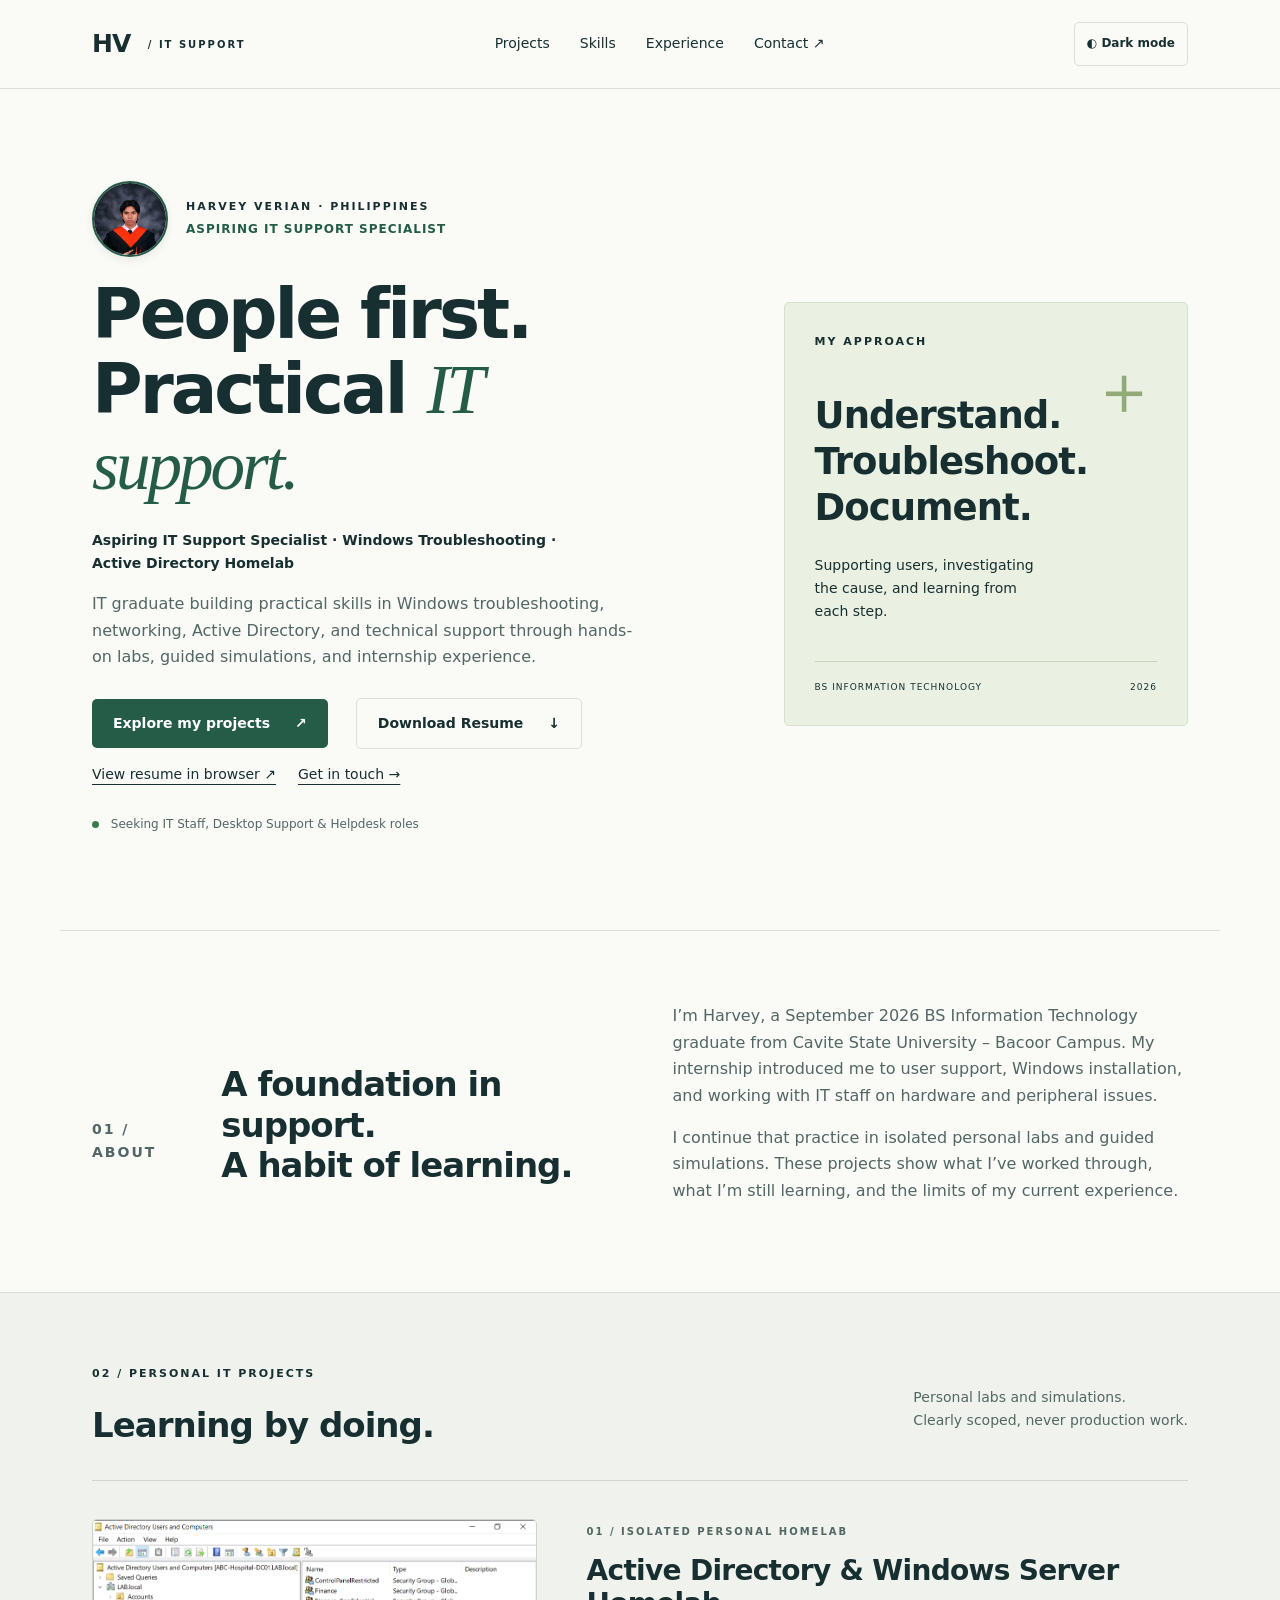
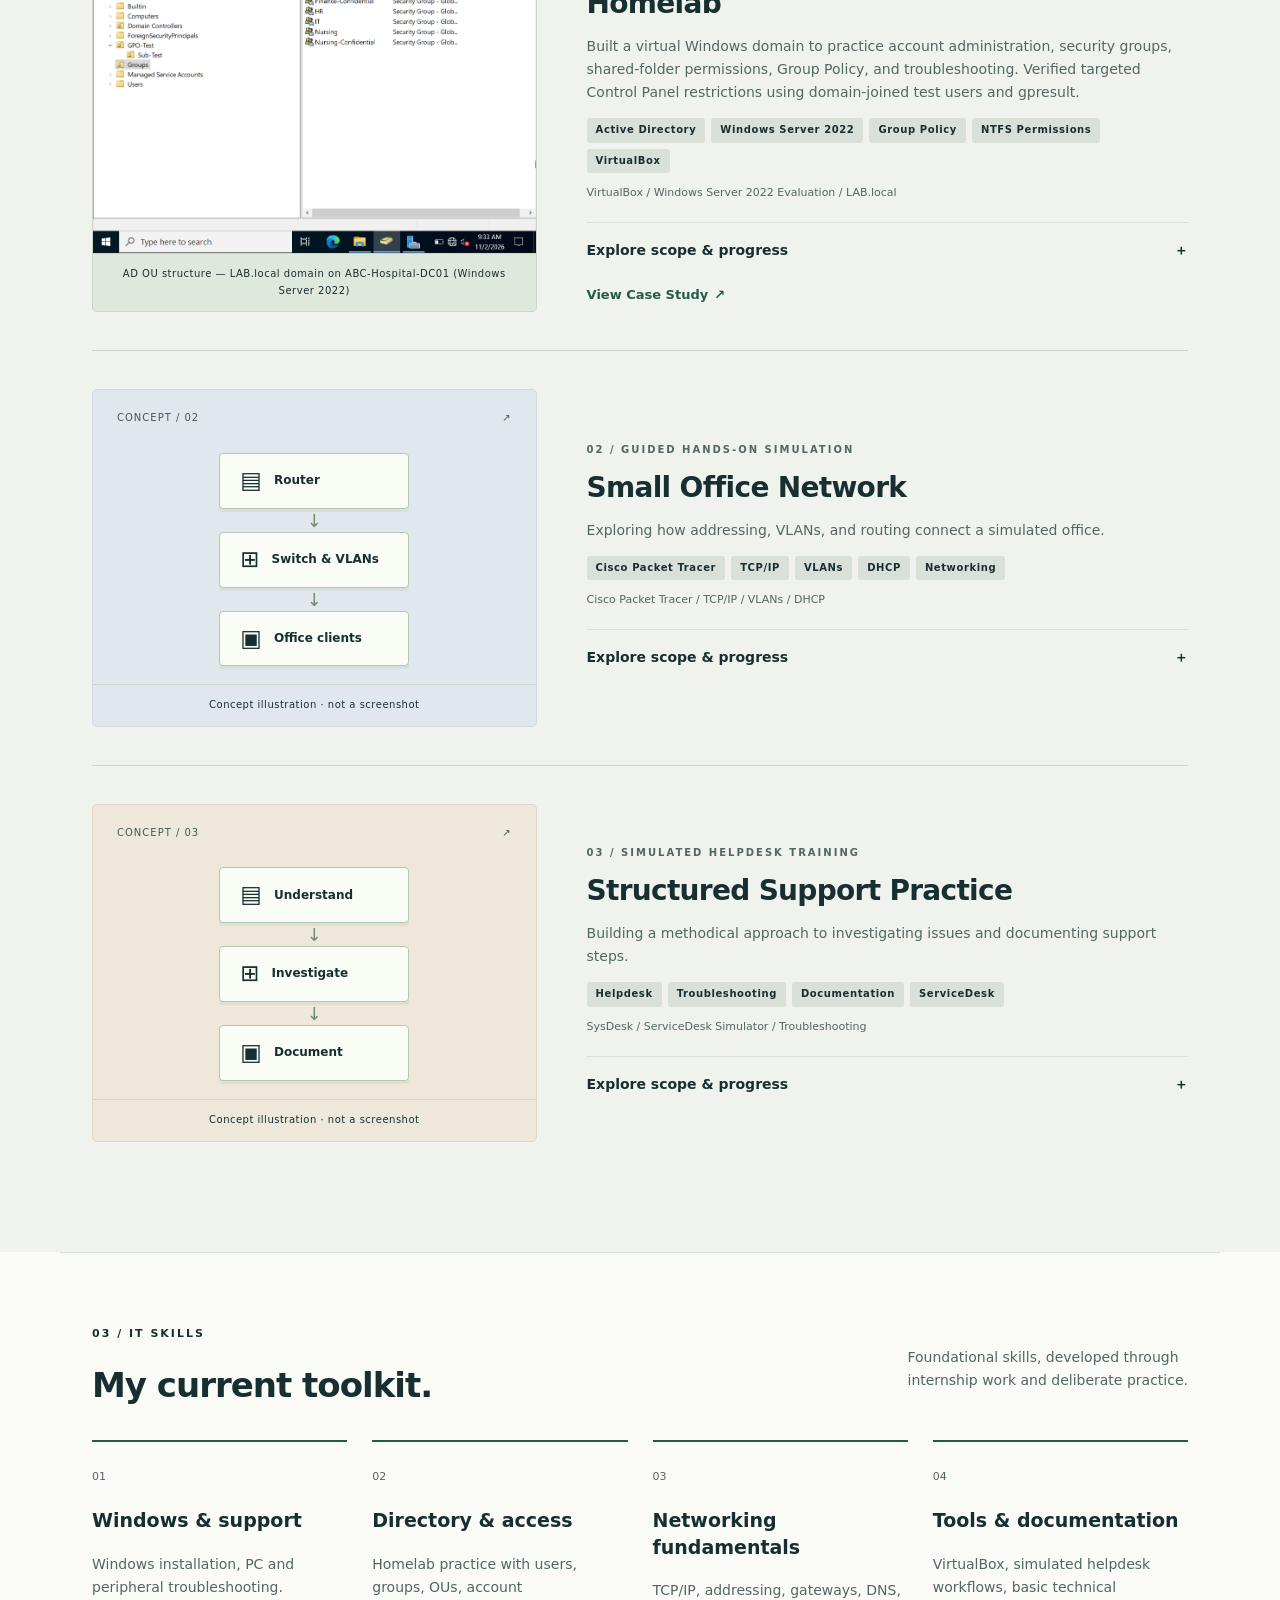
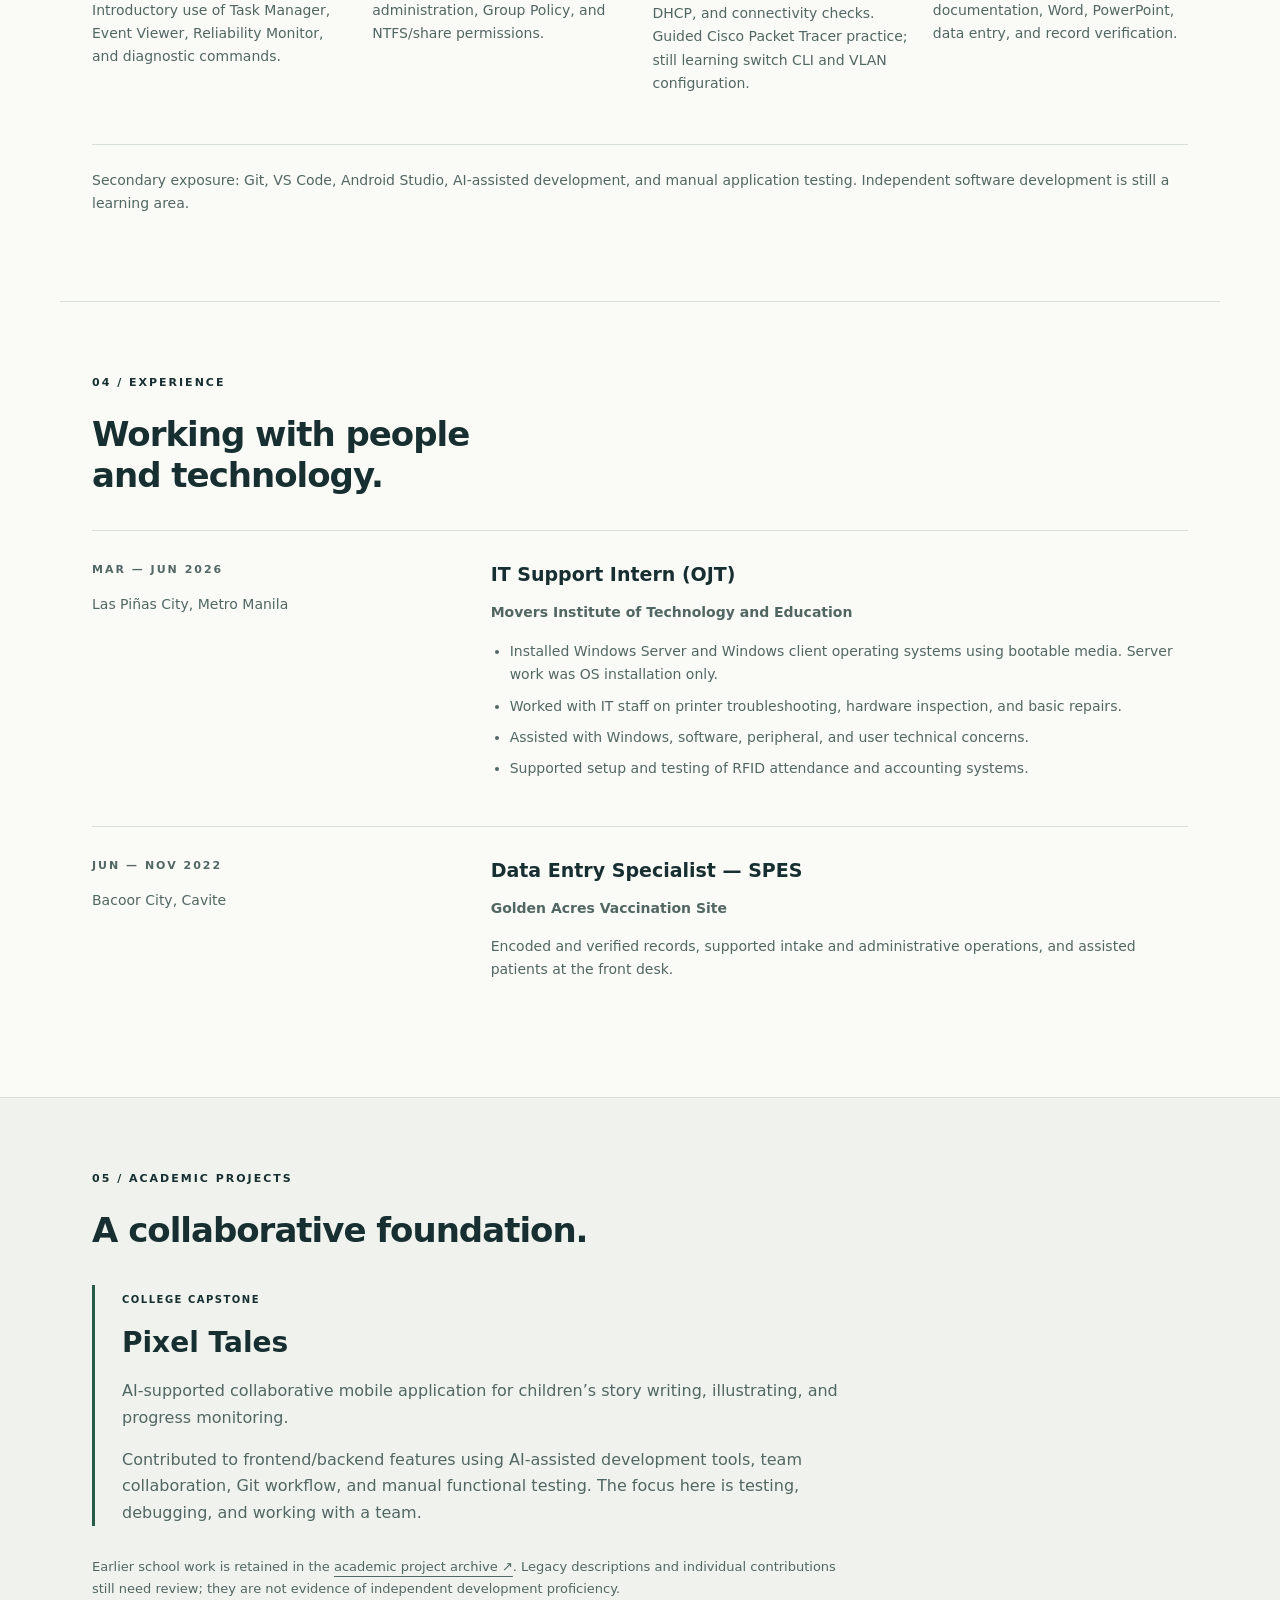
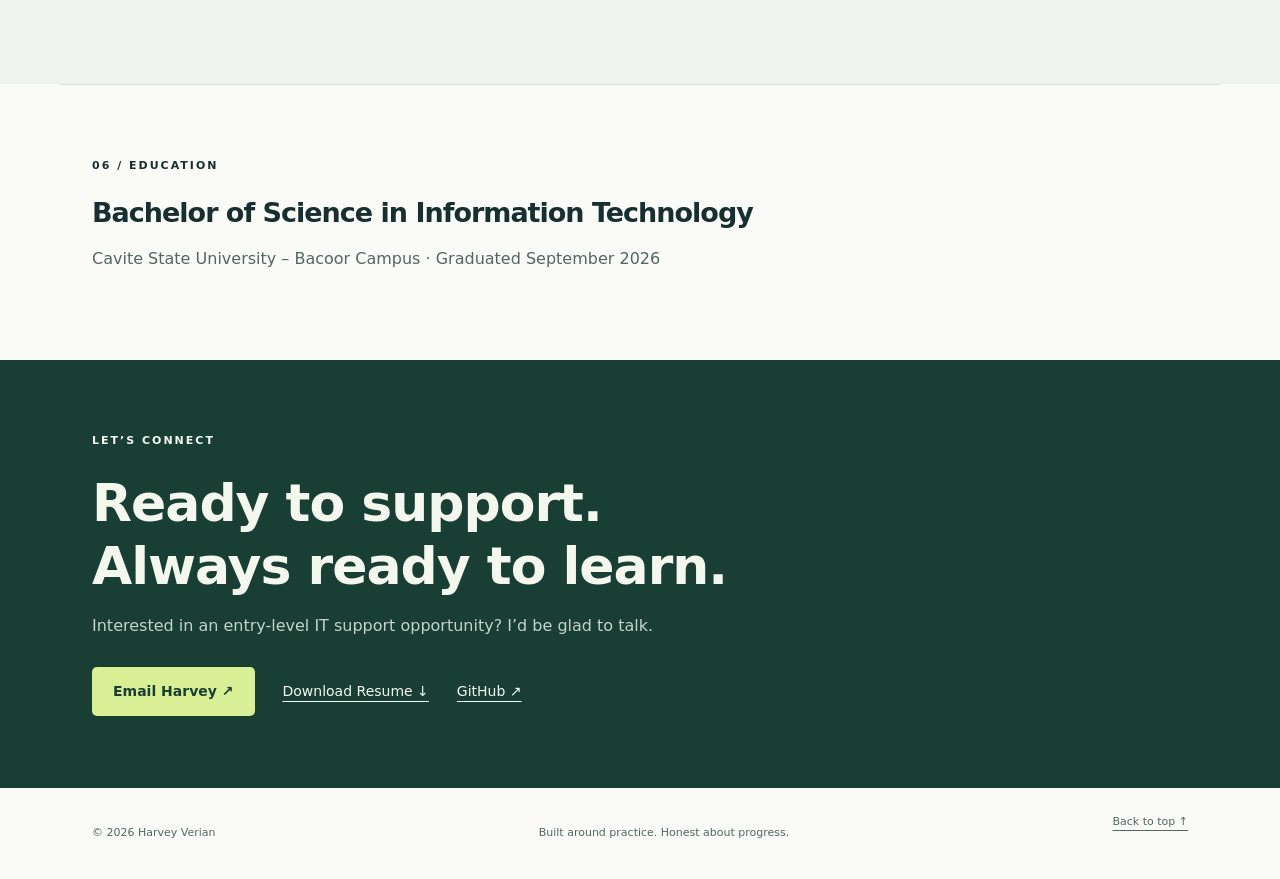
==== commit 25613aee: "Add profile photo and resume PDF, update contact email, and optimize project structure" ====
--- a/index.html
+++ b/index.html
@@ -4,11 +4,11 @@
 try { const saved = localStorage.getItem('portfolio-theme'); document.documentElement.dataset.theme = saved === 'dark' || saved === 'light' ? saved : (matchMedia('(prefers-color-scheme: dark)').matches ? 'dark' : 'light'); } catch { document.documentElement.dataset.theme = matchMedia('(prefers-color-scheme: dark)').matches ? 'dark' : 'light'; }
 </script><link rel="stylesheet" href="portfolio.css"><script src="portfolio.js" defer></script></head>
 <body><a class="skip" href="#main">Skip to content</a><header><nav class="wrap" aria-label="Main navigation"><a class="brand" href="#home">HV<span> / IT SUPPORT</span></a><div class="nav-links"><a href="#projects">Projects</a><a href="#skills">Skills</a><a href="#experience">Experience</a><a href="#contact">Contact ↗</a></div><button class="theme-toggle" type="button" aria-label="Dark mode" aria-pressed="false" hidden><span aria-hidden="true">◐</span> <span>Dark mode</span></button></nav></header>
-<main id="main"><section class="hero wrap" id="home"><div><p class="eyebrow">HARVEY VERIAN · PHILIPPINES</p><h1>People first.<br>Practical <em>IT support.</em></h1><p class="headline">Entry-Level IT Support · Windows Troubleshooting · Active Directory Homelab</p><p class="intro">IT graduate with hands-on IT support internship experience and personal labs in Windows Server, Active Directory, networking fundamentals, and structured troubleshooting.</p><div class="actions"><a class="button" href="#projects">Explore my projects <span>↗</span></a><a class="text-link" href="#contact">Get in touch →</a></div><p class="availability"><span></span> Seeking IT Staff, Desktop Support & Helpdesk roles</p></div><aside class="hero-note"><p class="eyebrow">MY APPROACH</p><div class="approach-mark" aria-hidden="true">＋</div><h2>Understand.<br>Troubleshoot.<br>Document.</h2><p>Supporting users, investigating the cause, and learning from each step.</p><div class="note-footer">BS INFORMATION TECHNOLOGY <span>2026</span></div></aside></section>
+<main id="main"><section class="hero wrap" id="home"><div><div class="hero-identity"><img class="hero-photo" src="assets/img/Profile/harvey-profile.jpg" alt="Portrait of Harvey M. Verian" width="76" height="76" loading="eager"><div><p class="eyebrow">HARVEY VERIAN · PHILIPPINES</p><p class="role-badge">Aspiring IT Support Specialist</p></div></div><h1>People first.<br>Practical <em>IT support.</em></h1><p class="headline">Aspiring IT Support Specialist · Windows Troubleshooting · Active Directory Homelab</p><p class="intro">IT graduate building practical skills in Windows troubleshooting, networking, Active Directory, and technical support through hands-on labs, guided simulations, and internship experience.</p><div class="actions"><a class="button" href="#projects">Explore my projects <span>↗</span></a><a class="button button--outline" href="assets/img/Documents/Harvey_Verian_Resume.pdf" download="Harvey_Verian_Resume.pdf">Download Resume <span>↓</span></a></div><div class="actions actions--secondary"><a class="text-link" href="assets/img/Documents/Harvey_Verian_Resume.pdf" target="_blank" rel="noopener noreferrer">View resume in browser ↗</a><a class="text-link" href="#contact">Get in touch →</a></div><p class="availability"><span></span> Seeking IT Staff, Desktop Support & Helpdesk roles</p></div><aside class="hero-note"><p class="eyebrow">MY APPROACH</p><div class="approach-mark" aria-hidden="true">＋</div><h2>Understand.<br>Troubleshoot.<br>Document.</h2><p>Supporting users, investigating the cause, and learning from each step.</p><div class="note-footer">BS INFORMATION TECHNOLOGY <span>2026</span></div></aside></section>
 <section class="section wrap" id="about"><div class="section-heading"><p class="eyebrow">01 / ABOUT</p><h2>A foundation in support.<br>A habit of learning.</h2></div><div class="about-copy"><p>I’m Harvey, a September 2026 BS Information Technology graduate from Cavite State University – Bacoor Campus. My internship introduced me to user support, Windows installation, and working with IT staff on hardware and peripheral issues.</p><p>I continue that practice in isolated personal labs and guided simulations. These projects show what I’ve worked through, what I’m still learning, and the limits of my current experience.</p></div></section>
 <section class="section tinted" id="projects"><div class="wrap"><div class="section-heading"><div><p class="eyebrow">02 / PERSONAL IT PROJECTS</p><h2>Learning by doing.</h2></div><p>Personal labs and simulations.<br>Clearly scoped, never production work.</p></div><div id="project-list"></div><noscript><p>JavaScript displays the project write-ups. These cover an isolated Active Directory homelab, a guided Packet Tracer network simulation, and simulated helpdesk training. No screenshots are required.</p></noscript></div></section>
 <section class="section wrap" id="skills"><div class="section-heading"><div><p class="eyebrow">03 / IT SKILLS</p><h2>My current toolkit.</h2></div><p>Foundational skills, developed through<br>internship work and deliberate practice.</p></div><div class="skill-grid"><article><span class="skill-number">01</span><h3>Windows & support</h3><p>Windows installation, PC and peripheral troubleshooting. Introductory use of Task Manager, Event Viewer, Reliability Monitor, and diagnostic commands.</p></article><article><span class="skill-number">02</span><h3>Directory & access</h3><p>Homelab practice with users, groups, OUs, account administration, Group Policy, and NTFS/share permissions.</p></article><article><span class="skill-number">03</span><h3>Networking fundamentals</h3><p>TCP/IP, addressing, gateways, DNS, DHCP, and connectivity checks. Guided Cisco Packet Tracer practice; still learning switch CLI and VLAN configuration.</p></article><article><span class="skill-number">04</span><h3>Tools & documentation</h3><p>VirtualBox, simulated helpdesk workflows, basic technical documentation, Word, PowerPoint, data entry, and record verification.</p></article></div><p class="secondary">Secondary exposure: Git, VS Code, Android Studio, AI-assisted development, and manual application testing. Independent software development is still a learning area.</p></section>
 <section class="section wrap" id="experience"><div class="section-heading"><div><p class="eyebrow">04 / EXPERIENCE</p><h2>Working with people<br>and technology.</h2></div></div><article class="experience"><div><p class="eyebrow">MAR — JUN 2026</p><p>Las Piñas City, Metro Manila</p></div><div><h3>IT Support Intern (OJT)</h3><p class="organization">Movers Institute of Technology and Education</p><ul><li>Installed Windows Server and Windows client operating systems using bootable media. Server work was OS installation only.</li><li>Worked with IT staff on printer troubleshooting, hardware inspection, and basic repairs.</li><li>Assisted with Windows, software, peripheral, and user technical concerns.</li><li>Supported setup and testing of RFID attendance and accounting systems.</li></ul></div></article><article class="experience"><div><p class="eyebrow">JUN — NOV 2022</p><p>Bacoor City, Cavite</p></div><div><h3>Data Entry Specialist — SPES</h3><p class="organization">Golden Acres Vaccination Site</p><p>Encoded and verified records, supported intake and administrative operations, and assisted patients at the front desk.</p></div></article></section>
 <section class="section tinted" id="academic"><div class="wrap"><div class="section-heading"><div><p class="eyebrow">05 / ACADEMIC PROJECTS</p><h2>A collaborative foundation.</h2></div></div><article class="academic"><span class="tag">COLLEGE CAPSTONE</span><h3>Pixel Tales</h3><p>AI-supported collaborative mobile application for children’s story writing, illustrating, and progress monitoring.</p><p>Contributed to frontend/backend features using AI-assisted development tools, team collaboration, Git workflow, and manual functional testing. The focus here is testing, debugging, and working with a team.</p></article><p class="archive-note">Earlier school work is retained in the <a href="projects-gallery.html">academic project archive ↗</a>. Legacy descriptions and individual contributions still need review; they are not evidence of independent development proficiency.</p></div></section>
 <section class="section wrap education"><p class="eyebrow">06 / EDUCATION</p><h2>Bachelor of Science in Information Technology</h2><p>Cavite State University – Bacoor Campus · Graduated September 2026</p></section>
-<section class="contact" id="contact"><div class="wrap"><p class="eyebrow">LET’S CONNECT</p><h2>Ready to support.<br>Always ready to learn.</h2><p>Interested in an entry-level IT support opportunity? I’d be glad to talk.</p><div class="actions"><a class="button" href="mailto:harvzz454@gmail.com">Email Harvey ↗</a><a class="text-link" href="https://github.com/VRhz07">GitHub ↗</a></div></div></section></main><footer class="wrap"><p>© 2026 Harvey Verian</p><p>Built around practice. Honest about progress.</p><a href="#home">Back to top ↑</a></footer></body></html>+<section class="contact" id="contact"><div class="wrap"><p class="eyebrow">LET’S CONNECT</p><h2>Ready to support.<br>Always ready to learn.</h2><p>Interested in an entry-level IT support opportunity? I’d be glad to talk.</p><div class="actions"><a class="button" href="mailto:verianharvz@gmail.com">Email Harvey ↗</a><a class="text-link" href="assets/img/Documents/Harvey_Verian_Resume.pdf" download="Harvey_Verian_Resume.pdf">Download Resume ↓</a><a class="text-link" href="https://github.com/VRhz07">GitHub ↗</a></div></div></section></main><footer class="wrap"><p>© 2026 Harvey Verian</p><p>Built around practice. Honest about progress.</p><a href="#home">Back to top ↑</a></footer></body></html>
--- a/portfolio.css
+++ b/portfolio.css
@@ -24,3 +24,35 @@
 [data-theme="dark"] :focus-visible{outline-color:#efc47a}
 @media(max-width:850px){nav{flex-wrap:wrap;justify-content:flex-start;padding-block:14px;gap:12px 20px}.nav-links{margin-left:auto}.theme-toggle{margin-left:auto}}
 @media(max-width:600px){.theme-toggle{font-size:11px;padding:6px 10px}.nav-links{gap:12px}nav .brand{margin-right:auto}.nav-links{margin-left:0}}
+
+
+/* Hero Identity & Profile Photo */
+.hero-identity{display:flex;align-items:center;gap:18px;margin-bottom:20px}
+.hero-photo{width:76px;height:76px;border-radius:50%;object-fit:cover;object-position:center top;border:2px solid var(--green);box-shadow:0 3px 10px rgba(0,0,0,.08);flex-shrink:0}
+.hero-identity .eyebrow{margin:0 0 4px}
+.role-badge{margin:0;font-size:12px;font-weight:700;color:var(--green);letter-spacing:1px;text-transform:uppercase}
+
+/* Button & Action variations */
+.button--outline{background:transparent;color:var(--ink);border:1px solid var(--line)}
+.button--outline:hover{background:var(--line);color:var(--ink)}
+.actions--secondary{margin-top:14px;gap:22px}
+
+/* Project card enhancements */
+.project-tags{display:flex;flex-wrap:wrap;gap:6px;margin:8px 0 4px}
+.project-tag{font-size:10px;font-weight:650;letter-spacing:.6px;background:var(--line);color:var(--ink);padding:4px 9px;border-radius:3px}
+.case-study-link{display:inline-flex;align-items:center;gap:6px;margin-top:16px;font-size:13px;font-weight:650;color:var(--green);text-decoration:none;border-bottom:1px solid transparent;transition:border-color .15s}
+.case-study-link:hover{border-bottom-color:var(--green)}
+
+/* Dark theme overrides */
+[data-theme="dark"] .hero-photo{border-color:var(--green);box-shadow:none}
+[data-theme="dark"] .role-badge{color:var(--green)}
+[data-theme="dark"] .button--outline{background:transparent;color:var(--ink);border-color:var(--line)}
+[data-theme="dark"] .button--outline:hover{background:var(--line);color:var(--ink)}
+[data-theme="dark"] .case-study-link{color:var(--green)}
+
+/* Responsive adjustments */
+@media(max-width:600px){
+  .hero-identity{gap:14px;margin-bottom:16px}
+  .hero-photo{width:64px;height:64px}
+  .actions--secondary{margin-top:12px;gap:16px}
+}
